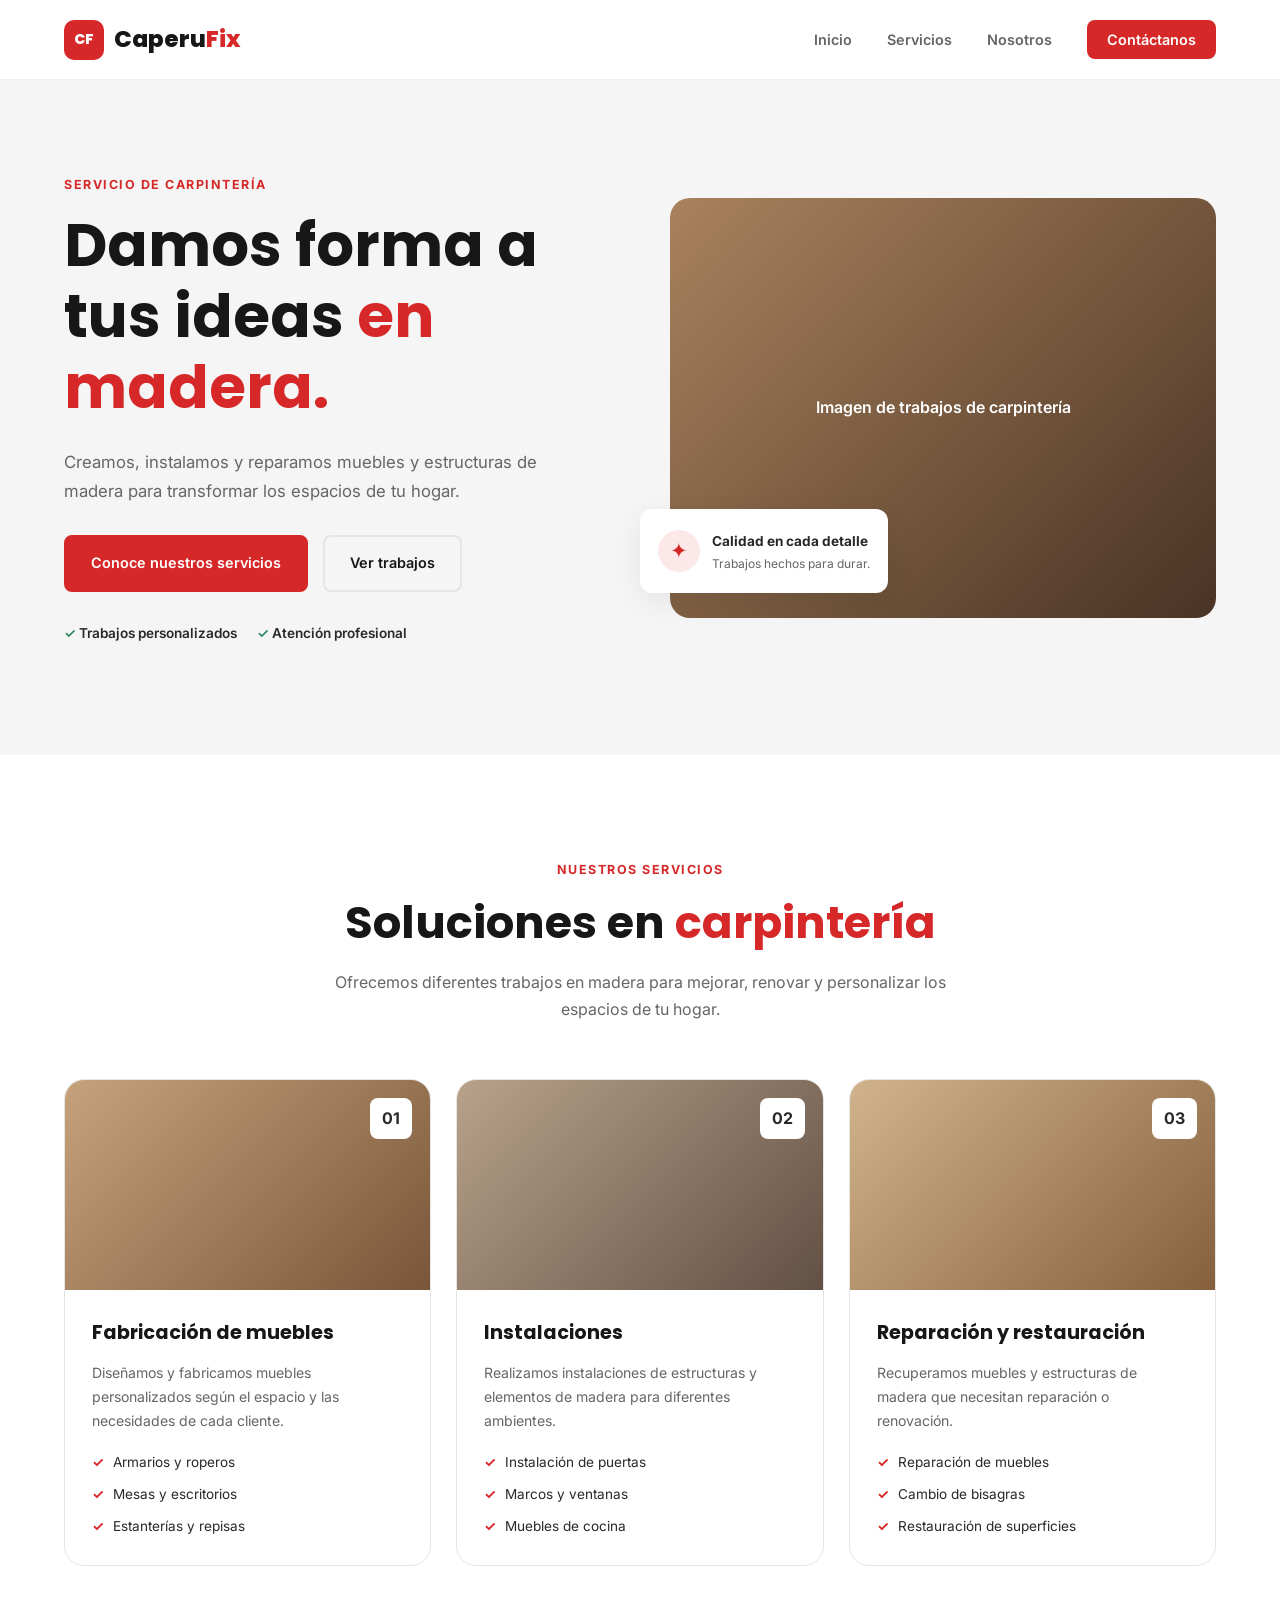
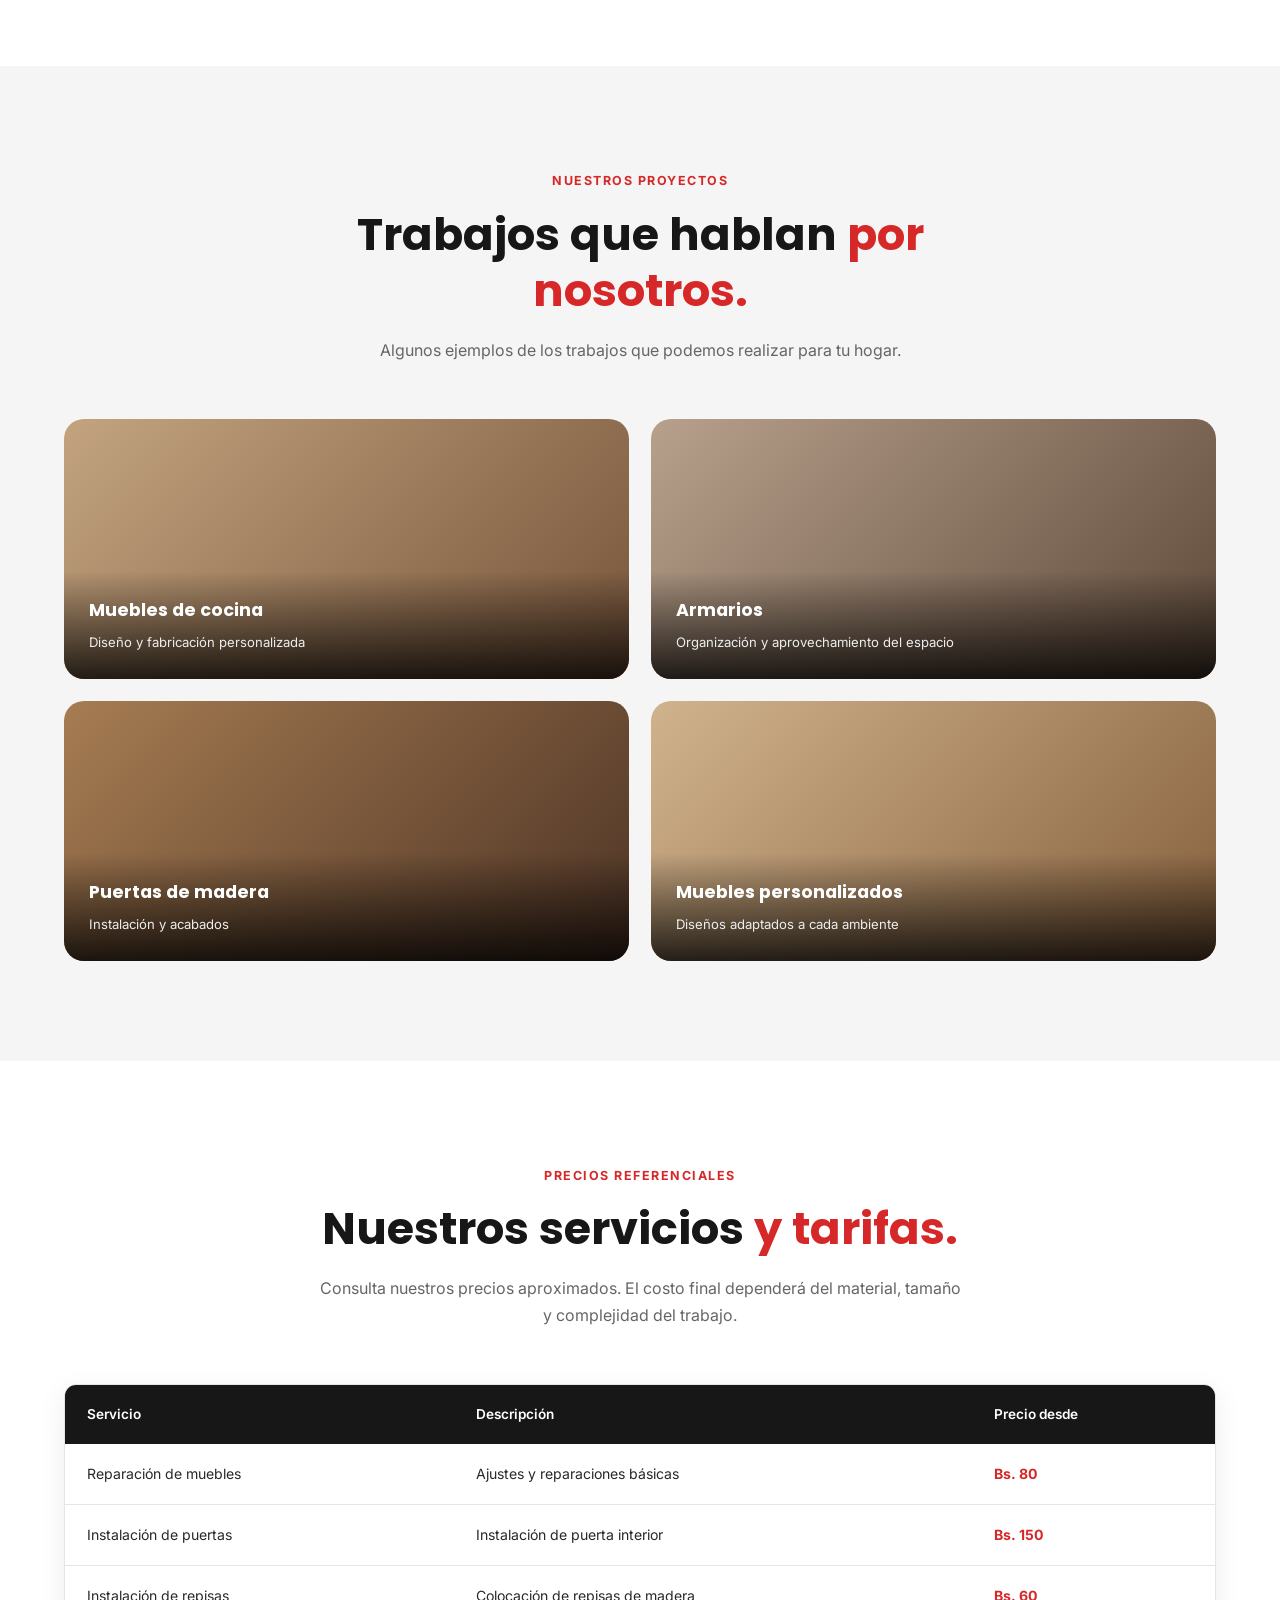
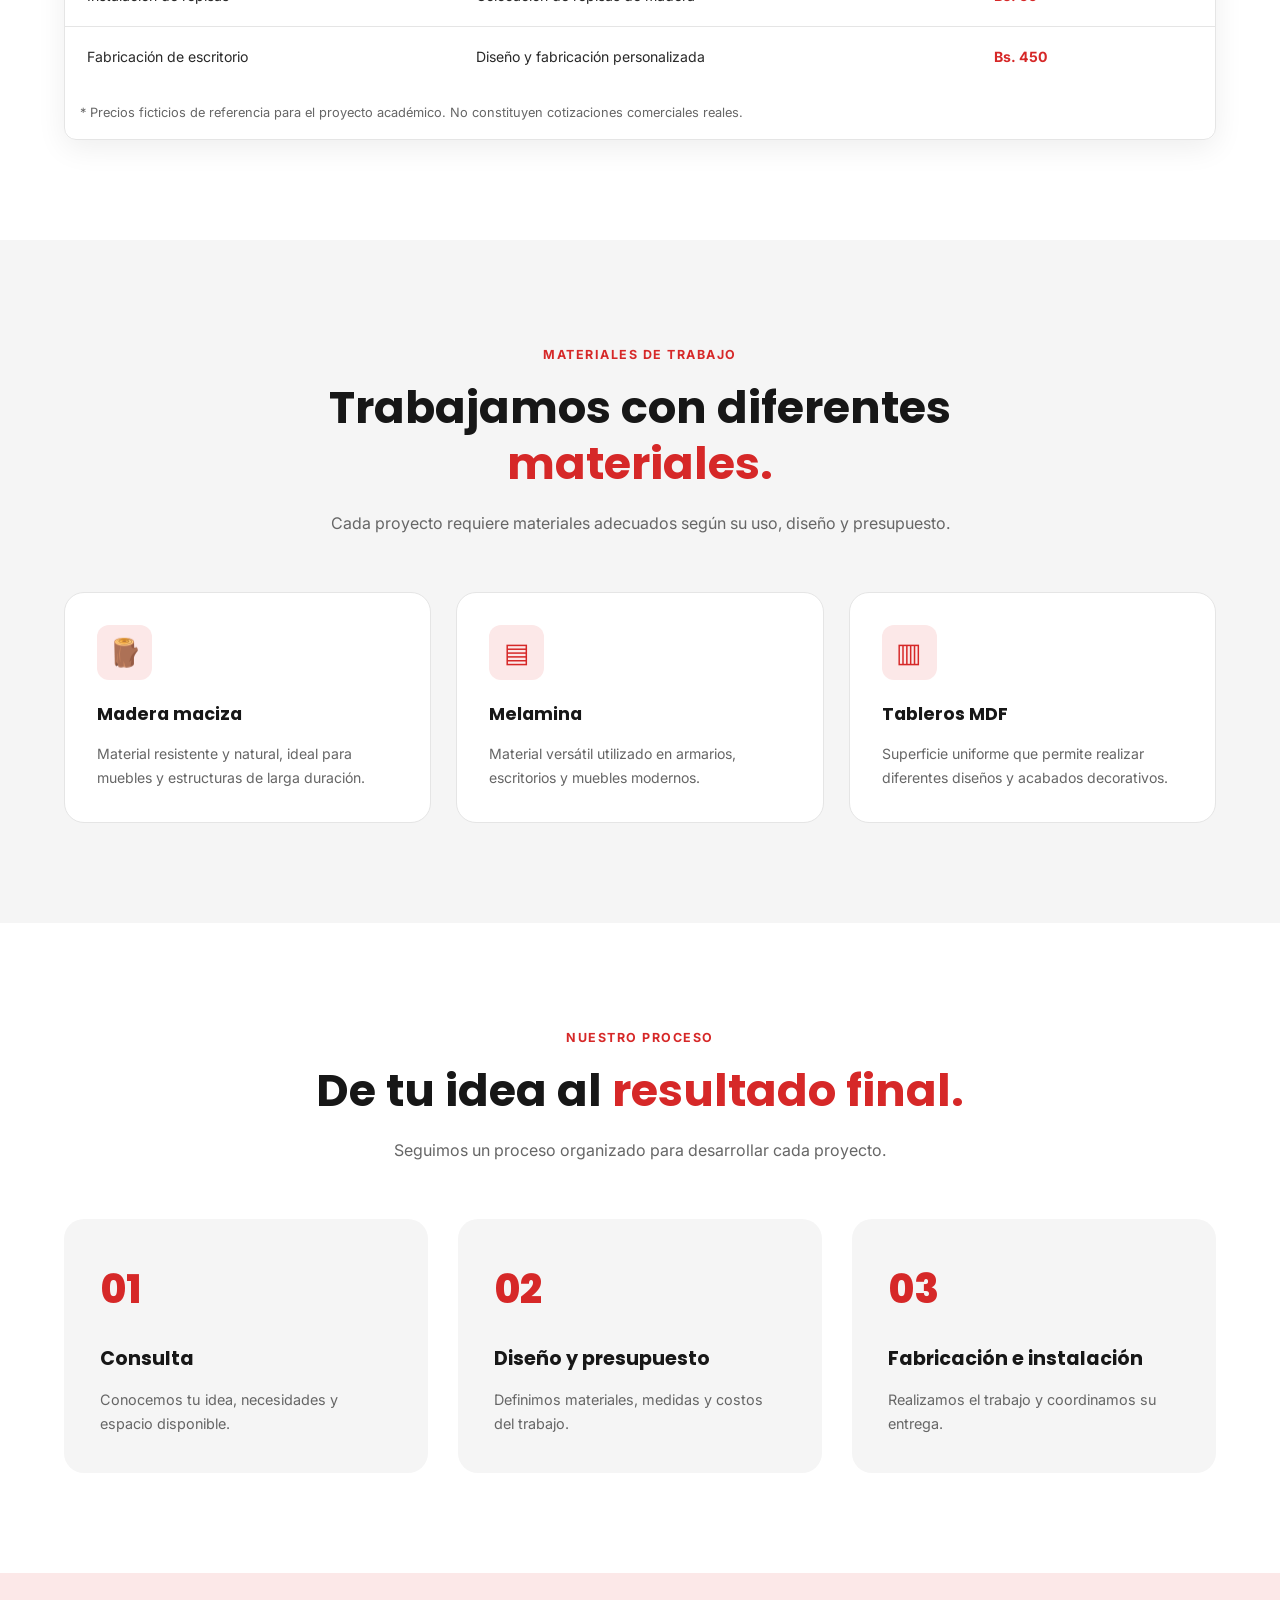
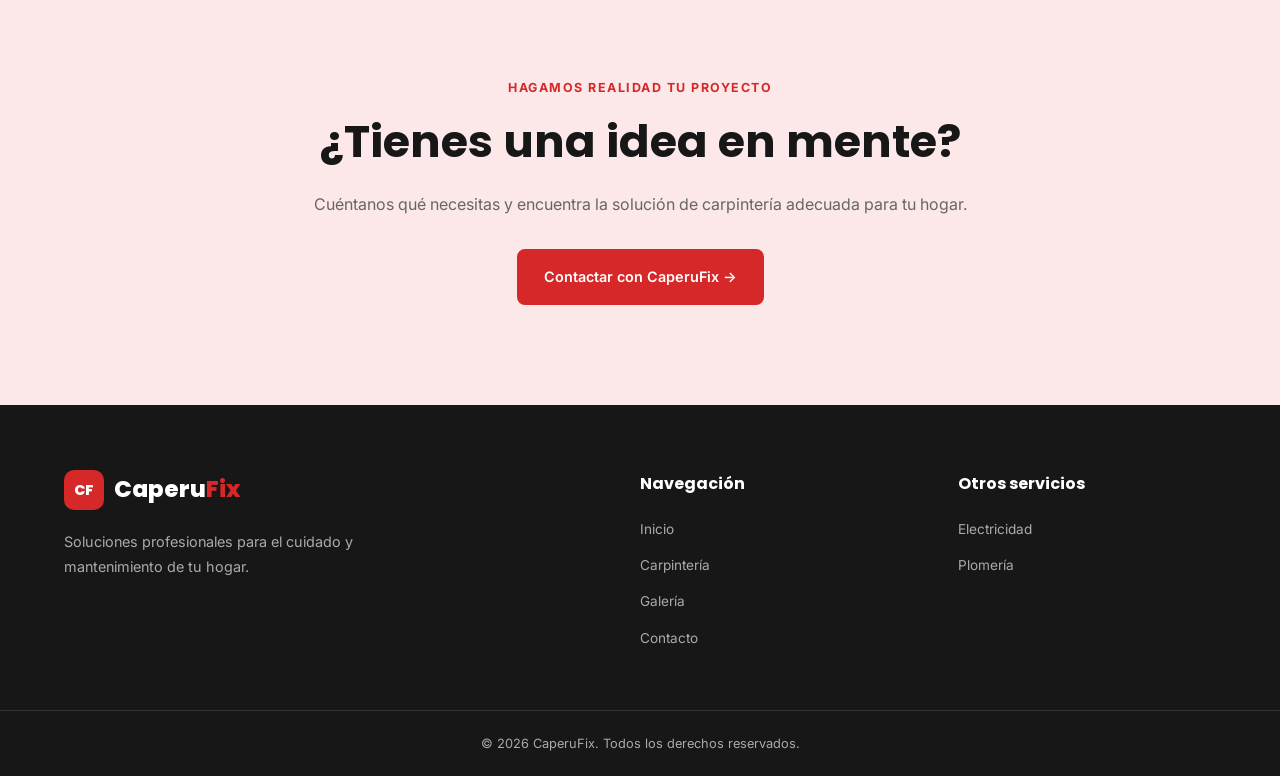
==== carpinteria/carpinteria.html @ 414e0815 "feat: desarrollar pagina de carpinteria" ====
<!DOCTYPE html>
<html lang="es">

<head>
    <meta charset="UTF-8">
    <meta name="viewport" content="width=device-width, initial-scale=1.0">

    <meta name="description" content="Servicios profesionales de carpintería de CaperuFix. Fabricación, instalación y reparación de muebles de madera.">

    <title>Carpintería | CaperuFix</title>

    <!-- Google Fonts -->
    <link rel="preconnect" href="https://fonts.googleapis.com">
    <link rel="preconnect" href="https://fonts.gstatic.com" crossorigin>

    <link href="https://fonts.googleapis.com/css2?family=Inter:wght@400;500;600;700&family=Poppins:wght@400;500;600;700;800&display=swap" rel="stylesheet">

    <!-- CSS compartido -->
    <link rel="stylesheet" href="../style.css">

    <!-- JavaScript compartido -->
    <script src="../script.js" defer></script>
</head>

<body>

    <!-- =================================
         NAVEGACION
    ================================== -->

    <header class="header">

        <nav class="navbar container">

            <a href="../index.html" class="logo">
                <span class="logo-icon">CF</span>
                <span>Caperu<span class="logo-highlight">Fix</span></span>
            </a>

            <button class="menu-toggle" id="menu-toggle"
                aria-label="Abrir menú" aria-expanded="false"
                aria-controls="nav-menu">

                <span></span>
                <span></span>
                <span></span>

            </button>

            <ul class="nav-menu" id="nav-menu">

                <li>
                    <a href="../index.html" class="nav-link">
                        Inicio
                    </a>
                </li>

                <li>
                    <a href="#servicios" class="nav-link active">
                        Servicios
                    </a>
                </li>

                <li>
                    <a href="#nosotros" class="nav-link">
                        Nosotros
                    </a>
                </li>

                <li>
                    <a href="#contacto" class="nav-link nav-contact">
                        Contáctanos
                    </a>
                </li>

            </ul>

        </nav>

    </header>


    <main>

        <!-- =================================
             HERO - CARPINTERIA
        ================================== -->

        <section class="carpentry-hero" id="inicio">

            <div class="container carpentry-hero-container">

                <div class="carpentry-hero-content">

                    <span class="section-tag">
                        SERVICIO DE CARPINTERÍA
                    </span>

                    <h1>
                        Damos forma a tus ideas
                        <span>en madera.</span>
                    </h1>

                    <p>
                        Creamos, instalamos y reparamos muebles
                        y estructuras de madera para transformar
                        los espacios de tu hogar.
                    </p>

                    <div class="hero-buttons">

                        <a href="#servicios" class="btn btn-primary">
                            Conoce nuestros servicios
                        </a>

                        <a href="#galeria" class="btn btn-secondary">
                            Ver trabajos
                        </a>

                    </div>

                    <div class="hero-benefits">

                        <span>✓ Trabajos personalizados</span>
                        <span>✓ Atención profesional</span>

                    </div>

                </div>


                <div class="carpentry-hero-visual">

                    <div class="carpentry-main-image">
                        <span>Imagen de trabajos de carpintería</span>
                    </div>

                    <div class="carpentry-floating-card">

                        <span class="floating-icon">✦</span>

                        <div>
                            <strong>Calidad en cada detalle</strong>
                            <p>Trabajos hechos para durar.</p>
                        </div>

                    </div>

                </div>

            </div>

        </section>


        <!-- =================================
             SERVICIOS DE CARPINTERIA
        ================================== -->

        <section class="carpentry-services section-padding"
            id="servicios">

            <div class="container">

                <div class="section-heading">

                    <span class="section-tag">
                        NUESTROS SERVICIOS
                    </span>

                    <h2>
                        Soluciones en
                        <span>carpintería</span>
                    </h2>

                    <p>
                        Ofrecemos diferentes trabajos en madera
                        para mejorar, renovar y personalizar
                        los espacios de tu hogar.
                    </p>

                </div>


                <div class="carpentry-services-grid">

                    <!-- SERVICIO 1 -->

                    <article class="carpentry-service-card">

                        <div class="carpentry-service-image furniture-image">
                            <span>01</span>
                        </div>

                        <div class="carpentry-service-content">

                            <h3>Fabricación de muebles</h3>

                            <p>
                                Diseñamos y fabricamos muebles
                                personalizados según el espacio
                                y las necesidades de cada cliente.
                            </p>

                            <ul>
                                <li>Armarios y roperos</li>
                                <li>Mesas y escritorios</li>
                                <li>Estanterías y repisas</li>
                            </ul>

                        </div>

                    </article>


                    <!-- SERVICIO 2 -->

                    <article class="carpentry-service-card">

                        <div class="carpentry-service-image installation-image">
                            <span>02</span>
                        </div>

                        <div class="carpentry-service-content">

                            <h3>Instalaciones</h3>

                            <p>
                                Realizamos instalaciones de
                                estructuras y elementos de madera
                                para diferentes ambientes.
                            </p>

                            <ul>
                                <li>Instalación de puertas</li>
                                <li>Marcos y ventanas</li>
                                <li>Muebles de cocina</li>
                            </ul>

                        </div>

                    </article>


                    <!-- SERVICIO 3 -->

                    <article class="carpentry-service-card">

                        <div class="carpentry-service-image repair-image">
                            <span>03</span>
                        </div>

                        <div class="carpentry-service-content">

                            <h3>Reparación y restauración</h3>

                            <p>
                                Recuperamos muebles y estructuras
                                de madera que necesitan reparación
                                o renovación.
                            </p>

                            <ul>
                                <li>Reparación de muebles</li>
                                <li>Cambio de bisagras</li>
                                <li>Restauración de superficies</li>
                            </ul>

                        </div>

                    </article>

                </div>

            </div>

        </section>


        <!-- =================================
             GALERIA DE TRABAJOS
        ================================== -->

        <section class="carpentry-gallery section-padding"
            id="galeria">

            <div class="container">

                <div class="section-heading">

                    <span class="section-tag">
                        NUESTROS PROYECTOS
                    </span>

                    <h2>
                        Trabajos que hablan
                        <span>por nosotros.</span>
                    </h2>

                    <p>
                        Algunos ejemplos de los trabajos
                        que podemos realizar para tu hogar.
                    </p>

                </div>


                <div class="carpentry-gallery-grid">

                    <div class="gallery-item gallery-kitchen">
                        <div class="gallery-label">
                            <h3>Muebles de cocina</h3>
                            <p>Diseño y fabricación personalizada</p>
                        </div>
                    </div>

                    <div class="gallery-item gallery-wardrobe">
                        <div class="gallery-label">
                            <h3>Armarios</h3>
                            <p>Organización y aprovechamiento del espacio</p>
                        </div>
                    </div>

                    <div class="gallery-item gallery-doors">
                        <div class="gallery-label">
                            <h3>Puertas de madera</h3>
                            <p>Instalación y acabados</p>
                        </div>
                    </div>

                    <div class="gallery-item gallery-furniture">
                        <div class="gallery-label">
                            <h3>Muebles personalizados</h3>
                            <p>Diseños adaptados a cada ambiente</p>
                        </div>
                    </div>

                </div>

            </div>

        </section>


        <!-- =================================
             TABLA DE PRECIOS
        ================================== -->

        <section class="carpentry-prices section-padding"
            id="precios">

            <div class="container">

                <div class="section-heading">

                    <span class="section-tag">
                        PRECIOS REFERENCIALES
                    </span>

                    <h2>
                        Nuestros servicios
                        <span>y tarifas.</span>
                    </h2>

                    <p>
                        Consulta nuestros precios aproximados.
                        El costo final dependerá del material,
                        tamaño y complejidad del trabajo.
                    </p>

                </div>


                <div class="carpentry-table-container">

                    <table class="carpentry-table">

                        <thead>
                            <tr>
                                <th>Servicio</th>
                                <th>Descripción</th>
                                <th>Precio desde</th>
                            </tr>
                        </thead>

                        <tbody>

                            <tr>
                                <td>Reparación de muebles</td>
                                <td>Ajustes y reparaciones básicas</td>
                                <td>Bs. 80</td>
                            </tr>

                            <tr>
                                <td>Instalación de puertas</td>
                                <td>Instalación de puerta interior</td>
                                <td>Bs. 150</td>
                            </tr>

                            <tr>
                                <td>Instalación de repisas</td>
                                <td>Colocación de repisas de madera</td>
                                <td>Bs. 60</td>
                            </tr>

                            <tr>
                                <td>Fabricación de escritorio</td>
                                <td>Diseño y fabricación personalizada</td>
                                <td>Bs. 450</td>
                            </tr>

                        </tbody>

                    </table>

                    <p class="table-note">
                        * Precios ficticios de referencia para
                        el proyecto académico. No constituyen
                        cotizaciones comerciales reales.
                    </p>

                </div>

            </div>

        </section>


        <!-- =================================
             MATERIALES
        ================================== -->

        <section class="carpentry-materials section-padding"
            id="nosotros">

            <div class="container">

                <div class="section-heading">

                    <span class="section-tag">
                        MATERIALES DE TRABAJO
                    </span>

                    <h2>
                        Trabajamos con diferentes
                        <span>materiales.</span>
                    </h2>

                    <p>
                        Cada proyecto requiere materiales
                        adecuados según su uso, diseño y
                        presupuesto.
                    </p>

                </div>


                <div class="materials-grid">

                    <article class="material-card">

                        <div class="material-icon">🪵</div>

                        <h3>Madera maciza</h3>

                        <p>
                            Material resistente y natural,
                            ideal para muebles y estructuras
                            de larga duración.
                        </p>

                    </article>


                    <article class="material-card">

                        <div class="material-icon">▤</div>

                        <h3>Melamina</h3>

                        <p>
                            Material versátil utilizado en
                            armarios, escritorios y muebles
                            modernos.
                        </p>

                    </article>


                    <article class="material-card">

                        <div class="material-icon">▥</div>

                        <h3>Tableros MDF</h3>

                        <p>
                            Superficie uniforme que permite
                            realizar diferentes diseños y
                            acabados decorativos.
                        </p>

                    </article>

                </div>

            </div>

        </section>


        <!-- =================================
             PROCESO DE TRABAJO
        ================================== -->

        <section class="carpentry-process section-padding">

            <div class="container">

                <div class="section-heading">

                    <span class="section-tag">
                        NUESTRO PROCESO
                    </span>

                    <h2>
                        De tu idea al
                        <span>resultado final.</span>
                    </h2>

                    <p>
                        Seguimos un proceso organizado
                        para desarrollar cada proyecto.
                    </p>

                </div>


                <div class="process-grid">

                    <article class="process-card">

                        <span class="process-number">01</span>

                        <h3>Consulta</h3>

                        <p>
                            Conocemos tu idea, necesidades
                            y espacio disponible.
                        </p>

                    </article>


                    <article class="process-card">

                        <span class="process-number">02</span>

                        <h3>Diseño y presupuesto</h3>

                        <p>
                            Definimos materiales, medidas
                            y costos del trabajo.
                        </p>

                    </article>


                    <article class="process-card">

                        <span class="process-number">03</span>

                        <h3>Fabricación e instalación</h3>

                        <p>
                            Realizamos el trabajo y
                            coordinamos su entrega.
                        </p>

                    </article>

                </div>

            </div>

        </section>


        <!-- =================================
             CONTACTO
        ================================== -->

        <section class="carpentry-contact section-padding"
            id="contacto">

            <div class="container">

                <div class="carpentry-contact-content">

                    <span class="section-tag">
                        HAGAMOS REALIDAD TU PROYECTO
                    </span>

                    <h2>
                        ¿Tienes una idea
                        en mente?
                    </h2>

                    <p>
                        Cuéntanos qué necesitas y encuentra
                        la solución de carpintería adecuada
                        para tu hogar.
                    </p>

                    <a href="../index.html#contacto"
                        class="btn btn-primary">
                        Contactar con CaperuFix →
                    </a>

                </div>

            </div>

        </section>

    </main>


    <!-- =================================
         FOOTER
    ================================== -->

    <footer class="footer">

        <div class="container footer-container">

            <div class="footer-brand">

                <a href="../index.html" class="logo footer-logo">

                    <span class="logo-icon">CF</span>

                    <span>Caperu<span class="logo-highlight">Fix</span></span>

                </a>

                <p>
                    Soluciones profesionales para el cuidado
                    y mantenimiento de tu hogar.
                </p>

            </div>


            <div class="footer-links">

                <h3>Navegación</h3>

                <a href="../index.html">Inicio</a>
                <a href="#servicios">Carpintería</a>
                <a href="#galeria">Galería</a>
                <a href="#contacto">Contacto</a>

            </div>


            <div class="footer-links">

                <h3>Otros servicios</h3>

                <a href="../index.html#servicios">Electricidad</a>
                <a href="../index.html#servicios">Plomería</a>

            </div>

        </div>


        <div class="footer-bottom">

            <div class="container">

                <p>
                    © <span id="current-year"></span>
                    CaperuFix. Todos los derechos reservados.
                </p>

            </div>

        </div>

    </footer>

</body>

</html>
---- style.css ----
/* =========================================
   1. VARIABLES Y CONFIGURACION GENERAL
========================================= */

:root {
    /* Colores principales */
    --color-primary: #D62828;
    --color-primary-hover: #B91F1F;
    --color-primary-light: #FCE8E8;

    --color-dark: #171717;
    --color-dark-secondary: #292929;

    /* Fondos */
    --color-background: #F5F5F5;
    --color-white: #FFFFFF;
    --color-gray: #E5E5E5;

    /* Textos */
    --color-text: #292929;
    --color-text-light: #666666;

    /* Estados */
    --color-success: #27865B;

    /* Tipografias */
    --font-heading: 'Poppins', sans-serif;
    --font-body: 'Inter', sans-serif;

    /* Bordes y sombras */
    --border-radius: 12px;
    --border-radius-large: 20px;

    --shadow-card: 0 8px 30px rgba(0, 0, 0, 0.07);
    --shadow-hover: 0 15px 35px rgba(0, 0, 0, 0.12);

    /* Transiciones */
    --transition: all 0.3s ease;
}


/* =========================================
   2. REINICIO Y ESTILOS GENERALES
========================================= */

* {
    margin: 0;
    padding: 0;
    box-sizing: border-box;
}

html {
    scroll-behavior: smooth;
    scroll-padding-top: 85px;
}

body {
    font-family: var(--font-body);
    color: var(--color-text);
    background-color: var(--color-white);
    line-height: 1.7;
    overflow-x: hidden;
}

a {
    text-decoration: none;
    color: inherit;
}

ul {
    list-style: none;
}

button {
    font-family: inherit;
}

img {
    max-width: 100%;
    display: block;
}

.container {
    width: 90%;
    max-width: 1200px;
    margin: 0 auto;
}

.section-padding {
    padding: 100px 0;
}


/* =========================================
   3. ELEMENTOS GENERALES
========================================= */

.section-tag {
    display: inline-block;
    color: var(--color-primary);
    font-size: 0.78rem;
    font-weight: 700;
    letter-spacing: 1.5px;
    margin-bottom: 15px;
}

.section-heading {
    max-width: 650px;
    text-align: center;
    margin: 0 auto 55px;
}

.section-heading h2 {
    font-family: var(--font-heading);
    font-size: clamp(2rem, 4vw, 2.8rem);
    color: var(--color-dark);
    line-height: 1.25;
    margin-bottom: 18px;
}

.section-heading h2 span {
    color: var(--color-primary);
}

.section-heading p {
    color: var(--color-text-light);
    font-size: 1rem;
}


/* =========================================
   4. BOTONES
========================================= */

.btn {
    display: inline-flex;
    justify-content: center;
    align-items: center;
    gap: 8px;
    padding: 14px 25px;
    border-radius: 8px;
    font-size: 0.9rem;
    font-weight: 600;
    transition: var(--transition);
    cursor: pointer;
}

.btn-primary {
    background-color: var(--color-primary);
    color: var(--color-white);
    border: 2px solid var(--color-primary);
}

.btn-primary:hover {
    background-color: var(--color-primary-hover);
    border-color: var(--color-primary-hover);
    transform: translateY(-3px);
}

.btn-secondary {
    background-color: transparent;
    color: var(--color-dark);
    border: 2px solid var(--color-gray);
}

.btn-secondary:hover {
    border-color: var(--color-dark);
    background-color: var(--color-dark);
    color: var(--color-white);
}

.btn-light {
    background-color: var(--color-white);
    color: var(--color-primary);
    border: 2px solid var(--color-white);
}

.btn-light:hover {
    background-color: transparent;
    color: var(--color-white);
}


/* =========================================
   5. BARRA DE NAVEGACION
========================================= */

.header {
    width: 100%;
    height: 80px;
    background-color: var(--color-white);
    border-bottom: 1px solid rgba(0, 0, 0, 0.06);
    position: sticky;
    top: 0;
    z-index: 1000;
}

.navbar {
    height: 100%;
    display: flex;
    align-items: center;
    justify-content: space-between;
}

.logo {
    display: flex;
    align-items: center;
    gap: 10px;
    font-family: var(--font-heading);
    font-size: 1.45rem;
    font-weight: 800;
    color: var(--color-dark);
}

.logo-icon {
    width: 40px;
    height: 40px;
    background-color: var(--color-primary);
    color: var(--color-white);
    border-radius: 10px;
    display: flex;
    justify-content: center;
    align-items: center;
    font-size: 0.9rem;
    font-weight: 800;
}

.logo-highlight {
    color: var(--color-primary);
}

.nav-menu {
    display: flex;
    align-items: center;
    gap: 35px;
}

.nav-link {
    font-size: 0.9rem;
    font-weight: 600;
    color: var(--color-text-light);
    transition: var(--transition);
}

.nav-link:hover,
.nav-link.active {
    color: var(--color-primary);
}

.nav-contact {
    background-color: var(--color-primary);
    color: var(--color-white);
    padding: 11px 20px;
    border-radius: 8px;
}

.nav-contact:hover {
    background-color: var(--color-primary-hover);
    color: var(--color-white);
}

/* Boton del menu movil */

.menu-toggle {
    display: none;
    background: none;
    border: none;
    cursor: pointer;
    padding: 5px;
}

.menu-toggle span {
    display: block;
    width: 27px;
    height: 3px;
    margin: 5px 0;
    background-color: var(--color-dark);
    border-radius: 3px;
    transition: var(--transition);
}


/* =========================================
   6. SECCION PRINCIPAL - HERO
========================================= */

.hero {
    background-color: var(--color-background);
    padding: 100px 0 110px;
    overflow: hidden;
}

.hero-container {
    display: grid;
    grid-template-columns: 1fr 1fr;
    align-items: center;
    gap: 60px;
}

.hero-content h1 {
    font-family: var(--font-heading);
    font-size: clamp(2.5rem, 5vw, 3.8rem);
    font-weight: 800;
    line-height: 1.2;
    color: var(--color-dark);
    margin-bottom: 25px;
}

.hero-content h1 span {
    color: var(--color-primary);
}

.hero-content > p {
    max-width: 540px;
    font-size: 1.05rem;
    color: var(--color-text-light);
    margin-bottom: 30px;
}

.hero-buttons {
    display: flex;
    flex-wrap: wrap;
    gap: 15px;
    margin-bottom: 30px;
}

.hero-benefits {
    display: flex;
    flex-wrap: wrap;
    gap: 20px;
    color: var(--color-dark-secondary);
    font-size: 0.85rem;
    font-weight: 600;
}

.hero-benefits span::first-letter {
    color: var(--color-success);
}

.hero-image {
    position: relative;
    min-height: 420px;
    display: flex;
    align-items: center;
    justify-content: center;
}

.image-placeholder {
    width: 100%;
    min-height: 420px;
    background: linear-gradient(
        135deg,
        #E5E5E5,
        #D5D5D5
    );
    border-radius: var(--border-radius-large);
    display: flex;
    justify-content: center;
    align-items: center;
    color: var(--color-text-light);
    font-weight: 600;
    text-align: center;
    padding: 20px;
    overflow: hidden;
}

.hero-card {
    position: absolute;
    bottom: 25px;
    left: -30px;
    display: flex;
    align-items: center;
    gap: 13px;
    background-color: var(--color-white);
    padding: 18px 22px;
    border-radius: var(--border-radius);
    box-shadow: var(--shadow-card);
    max-width: 300px;
}

.hero-card-icon {
    width: 40px;
    height: 40px;
    background-color: var(--color-primary-light);
    color: var(--color-primary);
    display: flex;
    justify-content: center;
    align-items: center;
    border-radius: 50%;
    font-weight: 800;
}

.hero-card strong {
    font-size: 0.85rem;
    color: var(--color-dark);
}

.hero-card p {
    font-size: 0.75rem;
    color: var(--color-text-light);
}


/* =========================================
   7. TARJETAS DE SERVICIOS
========================================= */

.services {
    background-color: var(--color-white);
}

.services-grid {
    display: grid;
    grid-template-columns: repeat(3, 1fr);
    gap: 30px;
}

.service-card {
    background-color: var(--color-white);
    border: 1px solid var(--color-gray);
    border-radius: var(--border-radius-large);
    overflow: hidden;
    transition: var(--transition);
}

.service-card:hover {
    transform: translateY(-10px);
    box-shadow: var(--shadow-hover);
    border-color: transparent;
}

.service-image {
    height: 220px;
    position: relative;
    display: flex;
    align-items: flex-start;
    justify-content: flex-end;
    padding: 20px;
}

.service-image-wood {
    background: linear-gradient(135deg, #C69B6D, #8C6342);
}

.service-image-electric {
    background: linear-gradient(135deg, #D8B44C, #A77B16);
}

.service-image-plumbing {
    background: linear-gradient(135deg, #75A8D5, #376A9B);
}

.service-number {
    background-color: var(--color-white);
    color: var(--color-dark);
    font-family: var(--font-heading);
    font-weight: 700;
    padding: 8px 13px;
    border-radius: 8px;
    font-size: 0.85rem;
}

.service-content {
    padding: 28px;
}

.service-category {
    color: var(--color-primary);
    font-size: 0.7rem;
    font-weight: 700;
    letter-spacing: 1px;
}

.service-content h3 {
    font-family: var(--font-heading);
    font-size: 1.4rem;
    color: var(--color-dark);
    margin: 10px 0;
}

.service-content p {
    font-size: 0.9rem;
    color: var(--color-text-light);
    margin-bottom: 22px;
    min-height: 80px;
}

.service-link {
    display: inline-block;
    color: var(--color-primary);
    font-size: 0.9rem;
    font-weight: 700;
    transition: var(--transition);
}

.service-link:hover {
    color: var(--color-primary-hover);
    transform: translateX(5px);
}


/* =========================================
   8. SECCION NOSOTROS
========================================= */

.about {
    background-color: var(--color-background);
}

.about-container {
    display: grid;
    grid-template-columns: 1fr 1fr;
    align-items: center;
    gap: 70px;
}

.about-image .image-placeholder {
    min-height: 430px;
}

.about-content h2 {
    font-family: var(--font-heading);
    font-size: clamp(2rem, 4vw, 2.7rem);
    line-height: 1.3;
    color: var(--color-dark);
    margin-bottom: 25px;
}

.about-content > p {
    color: var(--color-text-light);
    margin-bottom: 25px;
}

.about-points {
    display: flex;
    flex-direction: column;
    gap: 15px;
}

.about-point {
    display: flex;
    align-items: center;
    gap: 12px;
}

.about-point span {
    width: 27px;
    height: 27px;
    display: flex;
    align-items: center;
    justify-content: center;
    background-color: var(--color-primary-light);
    color: var(--color-primary);
    border-radius: 50%;
    font-weight: 700;
    flex-shrink: 0;
}

.about-point p {
    color: var(--color-dark-secondary);
    font-size: 0.9rem;
    font-weight: 600;
}


/* =========================================
   9. SECCION COMO TRABAJAMOS
========================================= */

.process {
    background-color: var(--color-white);
}

.process-grid {
    display: grid;
    grid-template-columns: repeat(3, 1fr);
    gap: 30px;
}

.process-card {
    padding: 35px;
    background-color: var(--color-background);
    border-radius: var(--border-radius-large);
    border: 1px solid transparent;
    transition: var(--transition);
}

.process-card:hover {
    background-color: var(--color-white);
    border-color: var(--color-gray);
    transform: translateY(-7px);
    box-shadow: var(--shadow-card);
}

.process-number {
    display: inline-block;
    font-family: var(--font-heading);
    font-size: 2.5rem;
    font-weight: 800;
    color: var(--color-primary);
    margin-bottom: 20px;
}

.process-card h3 {
    font-family: var(--font-heading);
    font-size: 1.2rem;
    color: var(--color-dark);
    margin-bottom: 12px;
}

.process-card p {
    color: var(--color-text-light);
    font-size: 0.9rem;
}


/* =========================================
   10. SECCION CONTACTO
========================================= */

.contact {
    background-color: var(--color-primary);
    color: var(--color-white);
    text-align: center;
    padding: 85px 0;
}

.contact-content {
    max-width: 700px;
    margin: 0 auto;
}

.contact .section-tag {
    color: var(--color-white);
    opacity: 0.85;
}

.contact h2 {
    font-family: var(--font-heading);
    font-size: clamp(2rem, 4vw, 2.8rem);
    line-height: 1.25;
    margin-bottom: 20px;
}

.contact p {
    color: rgba(255, 255, 255, 0.9);
    margin-bottom: 30px;
}


/* =========================================
   11. PIE DE PAGINA
========================================= */

.footer {
    background-color: var(--color-dark);
    color: var(--color-white);
}

.footer-container {
    display: grid;
    grid-template-columns: 2fr 1fr 1fr;
    gap: 60px;
    padding-top: 65px;
    padding-bottom: 60px;
}

.footer-logo {
    color: var(--color-white);
}

.footer-brand p {
    max-width: 320px;
    color: #AAAAAA;
    font-size: 0.9rem;
    margin-top: 20px;
}

.footer-links {
    display: flex;
    flex-direction: column;
    gap: 13px;
}

.footer-links h3 {
    font-family: var(--font-heading);
    font-size: 1rem;
    margin-bottom: 8px;
}

.footer-links a {
    color: #AAAAAA;
    font-size: 0.85rem;
    transition: var(--transition);
}

.footer-links a:hover {
    color: var(--color-primary);
    transform: translateX(4px);
}

.footer-bottom {
    border-top: 1px solid #333333;
    padding: 22px 0;
    text-align: center;
}

.footer-bottom p {
    color: #AAAAAA;
    font-size: 0.8rem;
}


/* =========================================
   12. RESPONSIVE - TABLETS
========================================= */

@media (max-width: 992px) {

    .hero-container {
        gap: 35px;
    }

    .hero-content h1 {
        font-size: 2.7rem;
    }

    .services-grid {
        gap: 18px;
    }

    .service-content {
        padding: 22px;
    }

    .about-container {
        gap: 35px;
    }

    .footer-container {
        gap: 35px;
    }

}


/* =========================================
   13. RESPONSIVE - CELULARES
========================================= */

@media (max-width: 768px) {

    .section-padding {
        padding: 75px 0;
    }

    /* Menu movil */

    .menu-toggle {
        display: block;
        z-index: 1001;
    }

    .nav-menu {
        position: absolute;
        top: 80px;
        left: 0;
        width: 100%;
        background-color: var(--color-white);
        flex-direction: column;
        align-items: stretch;
        gap: 0;
        padding: 15px 5% 25px;
        box-shadow: var(--shadow-card);

        opacity: 0;
        visibility: hidden;
        transform: translateY(-10px);
        transition: var(--transition);
    }

    .nav-menu.active {
        opacity: 1;
        visibility: visible;
        transform: translateY(0);
    }

    .nav-menu li {
        width: 100%;
    }

    .nav-link {
        display: block;
        padding: 14px 10px;
    }

    .nav-contact {
        margin-top: 8px;
        text-align: center;
    }

    /* Hero */

    .hero {
        padding: 70px 0;
    }

    .hero-container {
        grid-template-columns: 1fr;
        gap: 45px;
    }

    .hero-content {
        text-align: center;
    }

    .hero-content > p {
        margin-left: auto;
        margin-right: auto;
    }

    .hero-buttons,
    .hero-benefits {
        justify-content: center;
    }

    .hero-content h1 {
        font-size: 2.5rem;
    }

    .hero-image {
        min-height: 330px;
        margin: 0 15px;
    }

    .hero-image .image-placeholder {
        min-height: 330px;
    }

    .hero-card {
        left: -15px;
        bottom: -20px;
    }

    /* Servicios */

    .services-grid {
        grid-template-columns: 1fr;
        max-width: 480px;
        margin: 0 auto;
    }

    .service-image {
        height: 240px;
    }

    .service-content p {
        min-height: auto;
    }

    /* Nosotros */

    .about-container {
        grid-template-columns: 1fr;
    }

    .about-image {
        order: 2;
    }

    .about-content {
        order: 1;
    }

    .about-image .image-placeholder {
        min-height: 320px;
    }

    /* Proceso */

    .process-grid {
        grid-template-columns: 1fr;
        max-width: 500px;
        margin: 0 auto;
    }

    /* Footer */

    .footer-container {
        grid-template-columns: 1fr 1fr;
        gap: 40px 25px;
    }

    .footer-brand {
        grid-column: 1 / -1;
    }

}


/* =========================================
   14. RESPONSIVE - CELULARES PEQUEÑOS
========================================= */

@media (max-width: 480px) {

    .container {
        width: 88%;
    }

    .logo {
        font-size: 1.25rem;
    }

    .hero-content h1 {
        font-size: 2.1rem;
    }

    .hero-content > p {
        font-size: 0.95rem;
    }

    .hero-buttons {
        flex-direction: column;
    }

    .hero-buttons .btn {
        width: 100%;
    }

    .hero-benefits {
        flex-direction: column;
        gap: 8px;
        align-items: center;
    }

    .hero-image {
        min-height: 260px;
    }

    .hero-image .image-placeholder {
        min-height: 260px;
    }

    .hero-card {
        left: -10px;
        bottom: -25px;
        padding: 13px;
    }

    .section-heading {
        margin-bottom: 35px;
    }

    .section-heading h2 {
        font-size: 1.9rem;
    }

    .service-image {
        height: 200px;
    }

    .contact h2 {
        font-size: 2rem;
    }

    .footer-container {
        grid-template-columns: 1fr;
    }

    .footer-brand {
        grid-column: auto;
    }

}


/* =========================================
   15. ACCESIBILIDAD Y MOVIMIENTO
========================================= */

a:focus-visible,
button:focus-visible {
    outline: 3px solid var(--color-primary);
    outline-offset: 4px;
}

@media (prefers-reduced-motion: reduce) {

    *,
    *::before,
    *::after {
        scroll-behavior: auto !important;
        transition-duration: 0.01ms !important;
        animation-duration: 0.01ms !important;

    }

}

/* =========================================
   16. ANIMACIONES DE APARICION
========================================= */

.reveal {
    opacity: 0;
    transform: translateY(30px);
    transition: opacity 0.7s ease, transform 0.7s ease;
}

.reveal.visible {
    opacity: 1;
    transform: translateY(0);
}


/* Animacion de las tarjetas */

.service-card,
.process-card {
    will-change: transform;
}


/* Animacion del menu movil */

.menu-toggle.active span:nth-child(1) {
    transform: translateY(8px) rotate(45deg);
}

.menu-toggle.active span:nth-child(2) {
    opacity: 0;
}

.menu-toggle.active span:nth-child(3) {
    transform: translateY(-8px) rotate(-45deg);
}


/* =========================================
   17. PAGINA DE CARPINTERIA
========================================= */

/* HERO */

.carpentry-hero {
    background-color: var(--color-background);
    padding: 90px 0 110px;
    overflow: hidden;
}

.carpentry-hero-container {
    display: grid;
    grid-template-columns: 1fr 1fr;
    align-items: center;
    gap: 60px;
}

.carpentry-hero-content h1 {
    font-family: var(--font-heading);
    font-size: clamp(2.5rem, 5vw, 3.7rem);
    line-height: 1.2;
    color: var(--color-dark);
    margin-bottom: 25px;
}

.carpentry-hero-content h1 span {
    color: var(--color-primary);
}

.carpentry-hero-content > p {
    color: var(--color-text-light);
    font-size: 1.05rem;
    margin-bottom: 30px;
    max-width: 520px;
}

.carpentry-hero-visual {
    position: relative;
    min-height: 420px;
}

.carpentry-main-image {
    min-height: 420px;
    border-radius: var(--border-radius-large);
    background: linear-gradient(135deg, #A9825D, #493324);
    display: flex;
    align-items: center;
    justify-content: center;
    color: white;
    font-weight: 600;
    text-align: center;
    padding: 20px;
}

.carpentry-floating-card {
    position: absolute;
    bottom: 25px;
    left: -30px;
    background-color: var(--color-white);
    box-shadow: var(--shadow-card);
    padding: 18px;
    border-radius: var(--border-radius);
    display: flex;
    align-items: center;
    gap: 12px;
}

.floating-icon {
    background-color: var(--color-primary-light);
    color: var(--color-primary);
    width: 42px;
    height: 42px;
    border-radius: 50%;
    display: flex;
    justify-content: center;
    align-items: center;
    font-size: 1.3rem;
}

.carpentry-floating-card strong {
    font-size: 0.85rem;
}

.carpentry-floating-card p {
    color: var(--color-text-light);
    font-size: 0.75rem;
}


/* SERVICIOS */

.carpentry-services {
    background-color: var(--color-white);
}

.carpentry-services-grid {
    display: grid;
    grid-template-columns: repeat(3, 1fr);
    gap: 25px;
}

.carpentry-service-card {
    border: 1px solid var(--color-gray);
    border-radius: var(--border-radius-large);
    overflow: hidden;
    transition: var(--transition);
}

.carpentry-service-card:hover {
    transform: translateY(-8px);
    box-shadow: var(--shadow-hover);
}

.carpentry-service-image {
    height: 210px;
    display: flex;
    justify-content: flex-end;
    align-items: flex-start;
    padding: 18px;
}

.carpentry-service-image span {
    background-color: white;
    padding: 7px 12px;
    border-radius: 8px;
    font-weight: 700;
}

.furniture-image {
    background: linear-gradient(135deg, #C6A27C, #795638);
}

.installation-image {
    background: linear-gradient(135deg, #B8A28A, #625044);
}

.repair-image {
    background: linear-gradient(135deg, #D0B38D, #86603D);
}

.carpentry-service-content {
    padding: 27px;
}

.carpentry-service-content h3 {
    font-family: var(--font-heading);
    font-size: 1.2rem;
    color: var(--color-dark);
    margin-bottom: 12px;
}

.carpentry-service-content p {
    font-size: 0.88rem;
    color: var(--color-text-light);
    margin-bottom: 18px;
}

.carpentry-service-content ul {
    display: flex;
    flex-direction: column;
    gap: 9px;
}

.carpentry-service-content li {
    font-size: 0.85rem;
    color: var(--color-text);
}

.carpentry-service-content li::before {
    content: "✓";
    color: var(--color-primary);
    font-weight: 700;
    margin-right: 9px;
}


/* GALERIA */

.carpentry-gallery {
    background-color: var(--color-background);
}

.carpentry-gallery-grid {
    display: grid;
    grid-template-columns: repeat(2, 1fr);
    gap: 22px;
}

.gallery-item {
    min-height: 260px;
    position: relative;
    display: flex;
    align-items: flex-end;
    overflow: hidden;
    border-radius: var(--border-radius-large);
    background: linear-gradient(135deg, #A9825D, #493324);
    transition: var(--transition);
}

.gallery-item:hover {
    transform: translateY(-5px);
}

.gallery-kitchen {
    background: linear-gradient(135deg, #C3A47F, #76543A);
}

.gallery-wardrobe {
    background: linear-gradient(135deg, #B7A18C, #5E493A);
}

.gallery-doors {
    background: linear-gradient(135deg, #A67C52, #4E3425);
}

.gallery-furniture {
    background: linear-gradient(135deg, #D0B38D, #86603D);
}

.gallery-label {
    width: 100%;
    padding: 25px;
    color: white;
    background: linear-gradient(
        transparent,
        rgba(0, 0, 0, 0.8)
    );
}

.gallery-label h3 {
    font-family: var(--font-heading);
    font-size: 1.1rem;
    margin-bottom: 5px;
}

.gallery-label p {
    font-size: 0.82rem;
    color: #EEEEEE;
}


/* TABLA DE PRECIOS */

.carpentry-prices {
    background-color: var(--color-white);
}

.carpentry-table-container {
    width: 100%;
    overflow-x: auto;
    border: 1px solid var(--color-gray);
    border-radius: var(--border-radius);
    box-shadow: var(--shadow-card);
}

.carpentry-table {
    width: 100%;
    min-width: 600px;
    border-collapse: collapse;
    text-align: left;
}

.carpentry-table thead {
    background-color: var(--color-dark);
    color: var(--color-white);
}

.carpentry-table th,
.carpentry-table td {
    padding: 18px 22px;
}

.carpentry-table th {
    font-size: 0.85rem;
    font-weight: 600;
}

.carpentry-table td {
    font-size: 0.88rem;
    border-bottom: 1px solid var(--color-gray);
}

.carpentry-table tbody tr {
    transition: var(--transition);
}

.carpentry-table tbody tr:hover {
    background-color: var(--color-primary-light);
}

.carpentry-table tbody tr:last-child td {
    border-bottom: none;
}

.carpentry-table td:last-child {
    color: var(--color-primary);
    font-weight: 700;
    white-space: nowrap;
}

.table-note {
    padding: 15px;
    color: var(--color-text-light);
    font-size: 0.8rem;
}


/* MATERIALES */

.carpentry-materials {
    background-color: var(--color-background);
}

.materials-grid {
    display: grid;
    grid-template-columns: repeat(3, 1fr);
    gap: 25px;
}

.material-card {
    background-color: var(--color-white);
    padding: 32px;
    border-radius: var(--border-radius-large);
    border: 1px solid var(--color-gray);
    transition: var(--transition);
}

.material-card:hover {
    transform: translateY(-7px);
    box-shadow: var(--shadow-card);
}

.material-icon {
    width: 55px;
    height: 55px;
    display: flex;
    align-items: center;
    justify-content: center;
    border-radius: 12px;
    background-color: var(--color-primary-light);
    color: var(--color-primary);
    font-size: 1.7rem;
    margin-bottom: 20px;
}

.material-card h3 {
    font-family: var(--font-heading);
    color: var(--color-dark);
    font-size: 1.1rem;
    margin-bottom: 12px;
}

.material-card p {
    color: var(--color-text-light);
    font-size: 0.88rem;
}


/* PROCESO */

.carpentry-process {
    background-color: var(--color-white);
}


/* CONTACTO */

.carpentry-contact {
    background-color: var(--color-primary-light);
    text-align: center;
}

.carpentry-contact-content {
    max-width: 700px;
    margin: 0 auto;
}

.carpentry-contact-content h2 {
    font-family: var(--font-heading);
    font-size: clamp(2rem, 4vw, 2.8rem);
    line-height: 1.3;
    color: var(--color-dark);
    margin-bottom: 20px;
}

.carpentry-contact-content p {
    color: var(--color-text-light);
    margin-bottom: 30px;
}


/* RESPONSIVE CARPINTERIA */

@media (max-width: 992px) {

    .carpentry-hero-container {
        gap: 35px;
    }

    .carpentry-services-grid {
        gap: 18px;
    }

    .carpentry-service-content {
        padding: 20px;
    }

}

@media (max-width: 768px) {

    .carpentry-hero {
        padding: 70px 0;
    }

    .carpentry-hero-container {
        grid-template-columns: 1fr;
        gap: 45px;
    }

    .carpentry-hero-content {
        text-align: center;
    }

    .carpentry-hero-content > p {
        margin-left: auto;
        margin-right: auto;
    }

    .carpentry-hero-content .hero-buttons,
    .carpentry-hero-content .hero-benefits {
        justify-content: center;
    }

    .carpentry-hero-visual {
        margin: 0 15px;
        min-height: 330px;
    }

    .carpentry-main-image {
        min-height: 330px;
    }

    .carpentry-floating-card {
        left: -15px;
        bottom: -20px;
    }

    .carpentry-services-grid {
        grid-template-columns: 1fr;
        max-width: 480px;
        margin: 0 auto;
    }

    .carpentry-gallery-grid {
        grid-template-columns: 1fr;
    }

    .materials-grid {
        grid-template-columns: 1fr;
        max-width: 500px;
        margin: 0 auto;
    }

}

@media (max-width: 480px) {

    .carpentry-hero-content h1 {
        font-size: 2.1rem;
    }

    .carpentry-hero-content .hero-buttons {
        flex-direction: column;
    }

    .carpentry-hero-content .hero-buttons .btn {
        width: 100%;
    }

    .carpentry-hero-visual {
        min-height: 260px;
    }

    .carpentry-main-image {
        min-height: 260px;
    }

    .carpentry-service-image {
        height: 190px;
    }

    .gallery-item {
        min-height: 220px;
    }

}
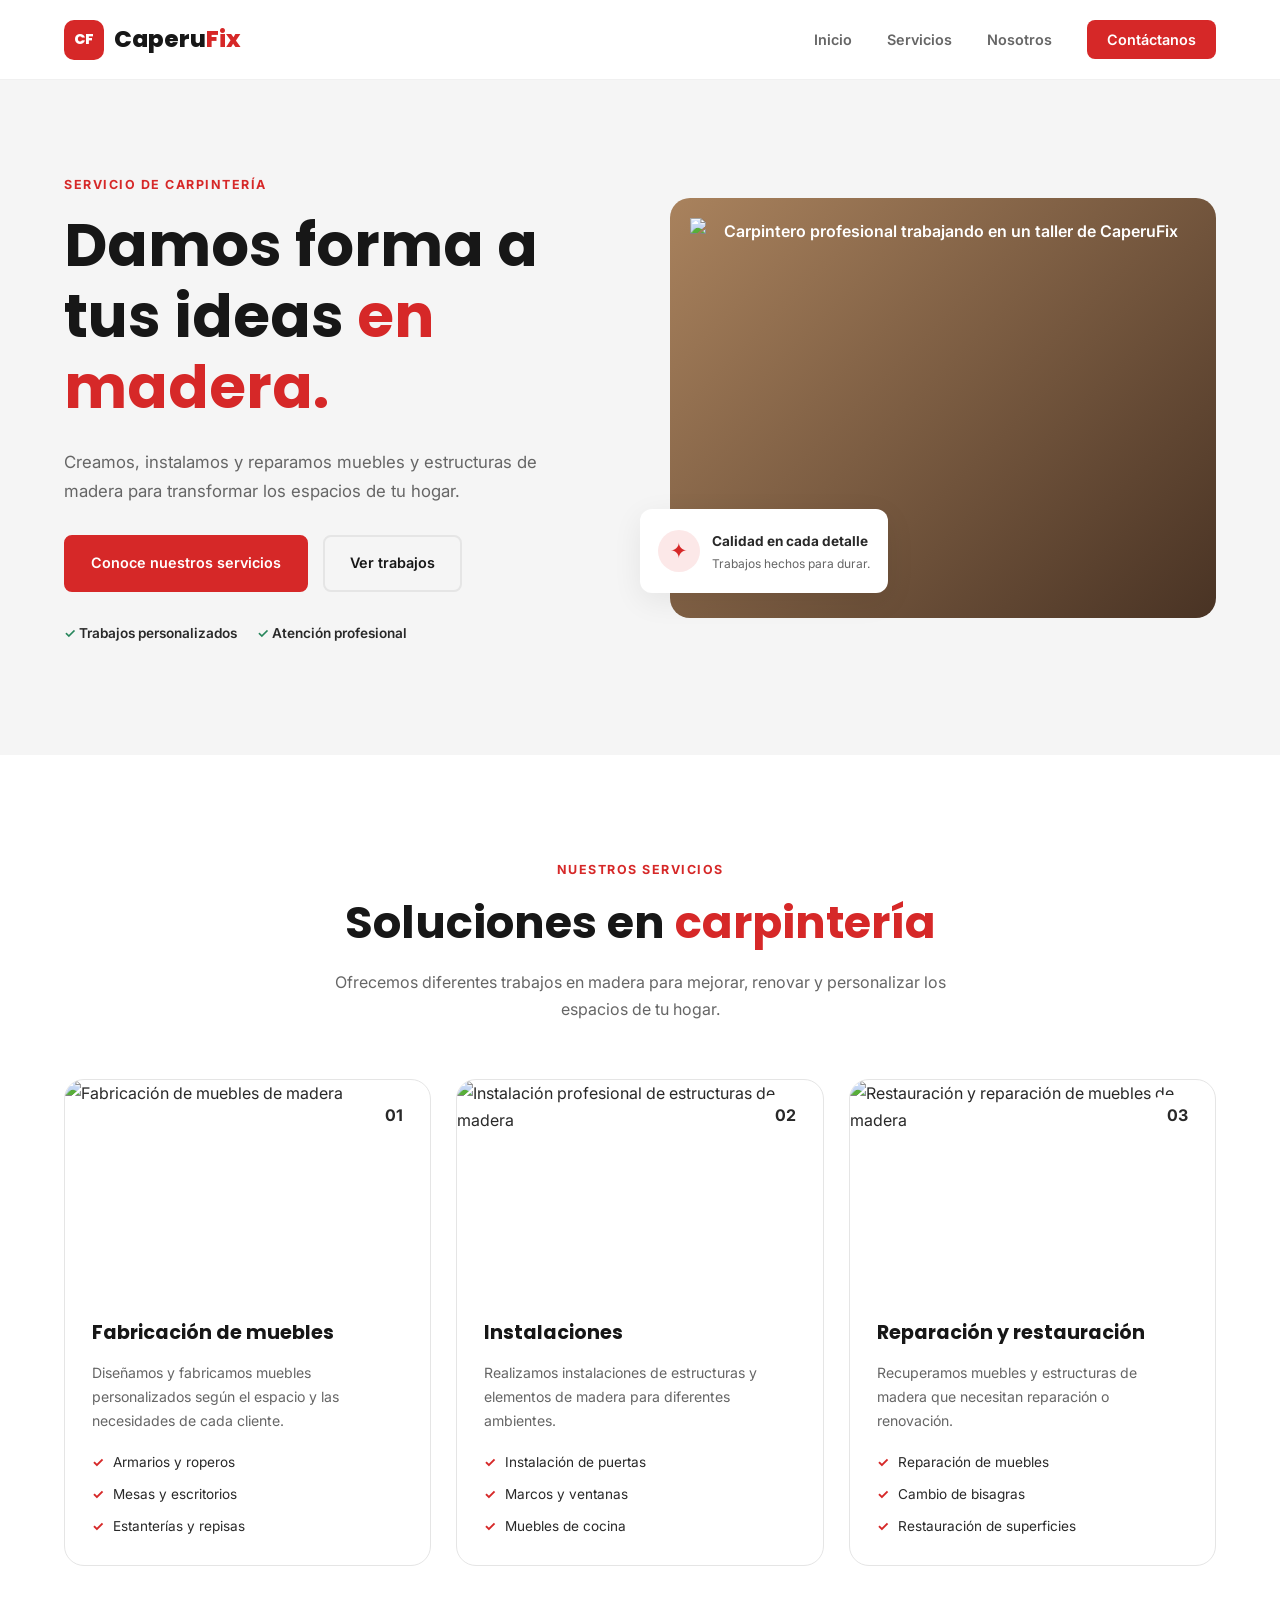
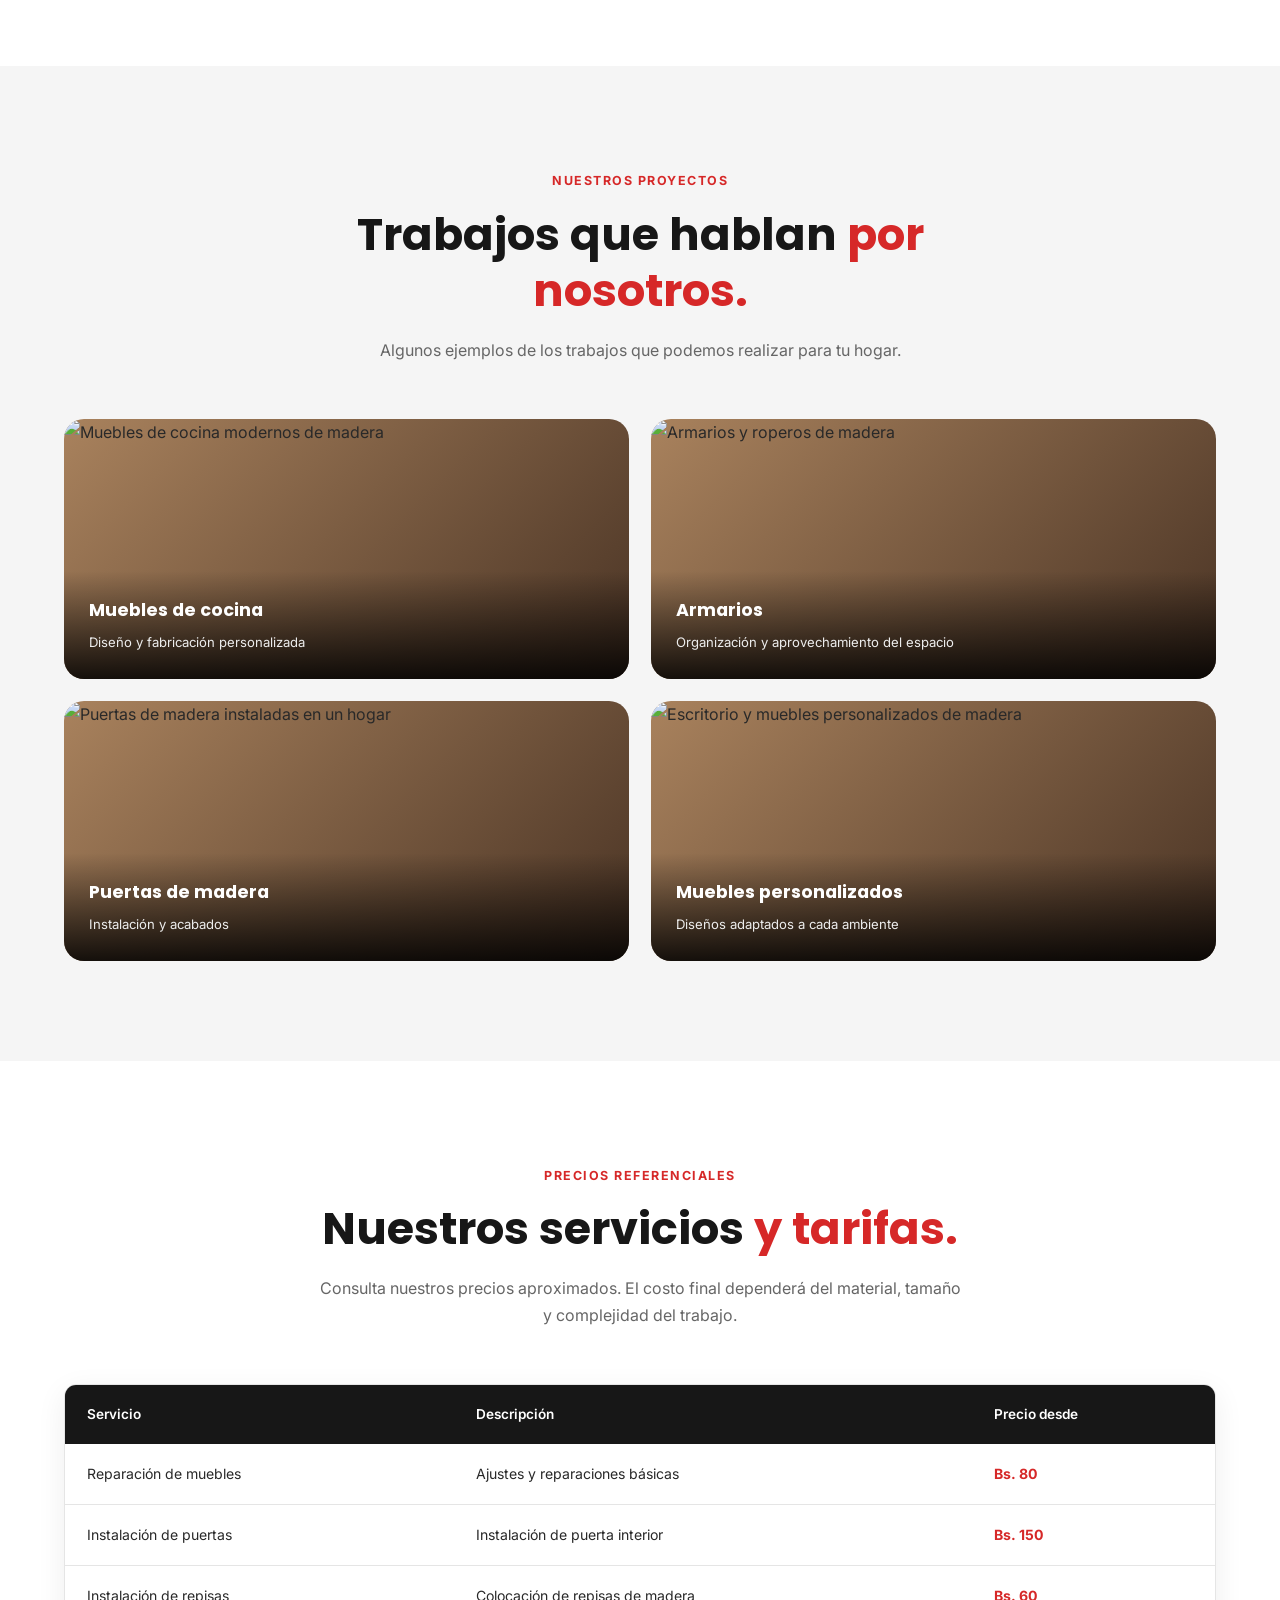
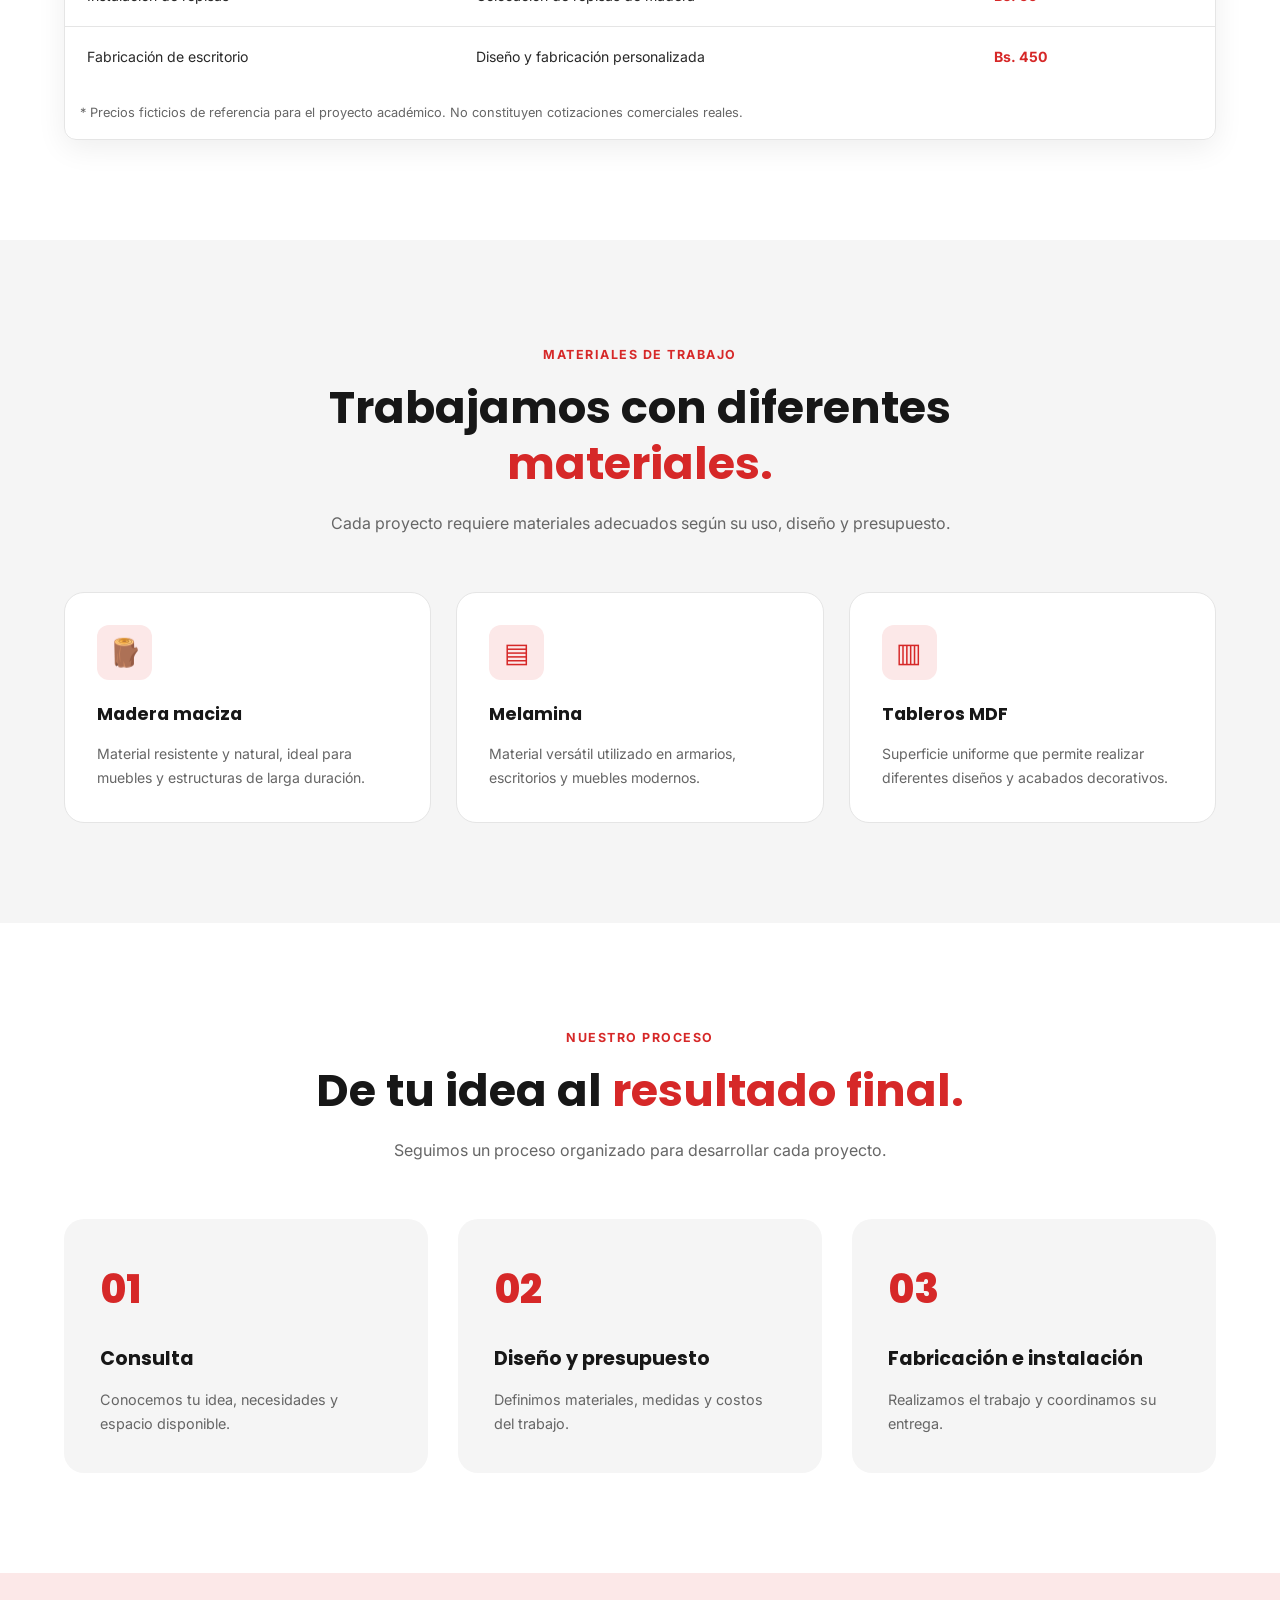
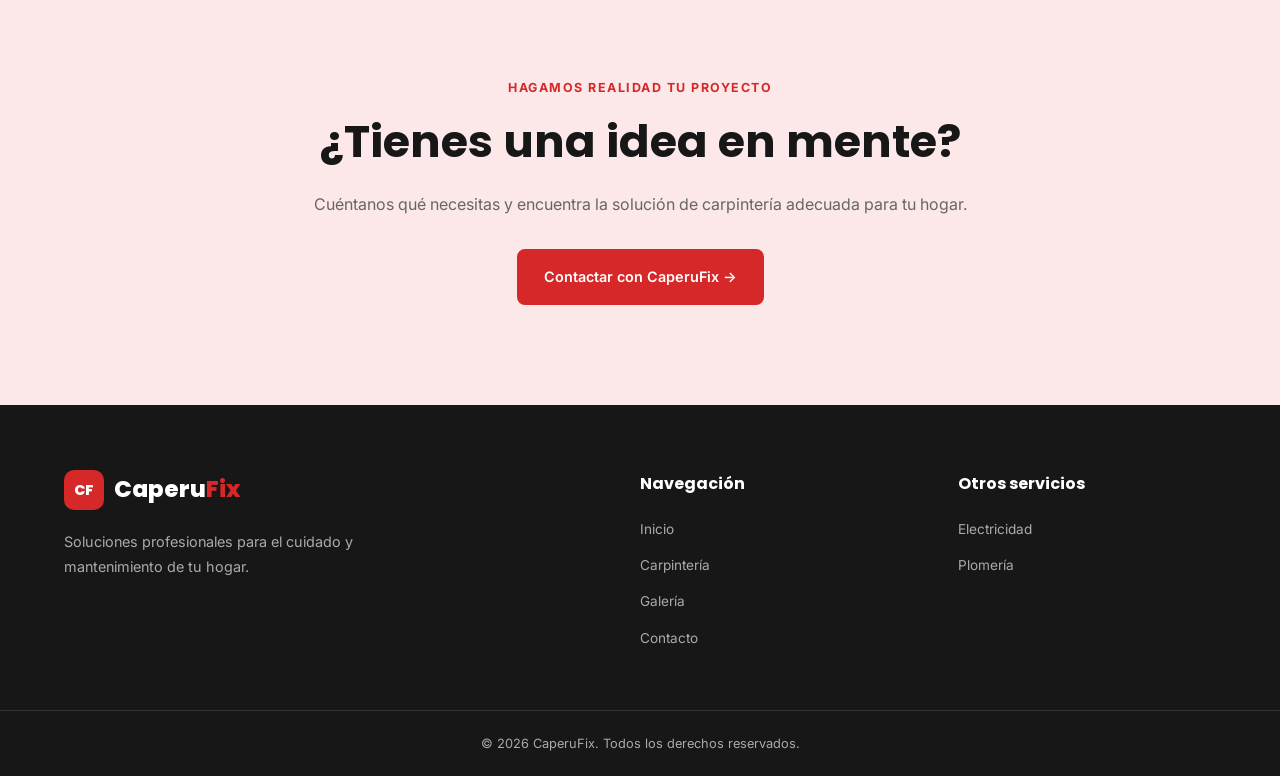
==== commit 0b8f130d: "feat: agregar imagenes a pagina de carpinteria" ====
--- a/carpinteria/carpinteria.html
+++ b/carpinteria/carpinteria.html
@@ -16,10 +16,10 @@
 
     <link href="https://fonts.googleapis.com/css2?family=Inter:wght@400;500;600;700&family=Poppins:wght@400;500;600;700;800&display=swap" rel="stylesheet">
 
-    <!-- CSS compartido -->
+    <!-- CSS principal y CSS de la página -->
     <link rel="stylesheet" href="../style.css">
 
-    <!-- JavaScript compartido -->
+    <!-- JavaScript principal -->
     <script src="../script.js" defer></script>
 </head>
 
@@ -39,7 +39,8 @@
             </a>
 
             <button class="menu-toggle" id="menu-toggle"
-                aria-label="Abrir menú" aria-expanded="false"
+                aria-label="Abrir menú"
+                aria-expanded="false"
                 aria-controls="nav-menu">
 
                 <span></span>
@@ -132,9 +133,11 @@
 
                 <div class="carpentry-hero-visual">
 
-                    <div class="carpentry-main-image">
-                        <span>Imagen de trabajos de carpintería</span>
-                    </div>
+                    <img
+                        src="../assets/img/carpinteria/hero-carpinteria.jpg"
+                        alt="Carpintero profesional trabajando en un taller de CaperuFix"
+                        class="carpentry-main-image"
+                    >
 
                     <div class="carpentry-floating-card">
 
@@ -189,8 +192,15 @@
 
                     <article class="carpentry-service-card">
 
-                        <div class="carpentry-service-image furniture-image">
+                        <div class="carpentry-service-image">
+
+                            <img
+                                src="../assets/img/carpinteria/muebles.jpg"
+                                alt="Fabricación de muebles de madera"
+                            >
+
                             <span>01</span>
+
                         </div>
 
                         <div class="carpentry-service-content">
@@ -218,8 +228,15 @@
 
                     <article class="carpentry-service-card">
 
-                        <div class="carpentry-service-image installation-image">
+                        <div class="carpentry-service-image">
+
+                            <img
+                                src="../assets/img/carpinteria/instalaciones.jpg"
+                                alt="Instalación profesional de estructuras de madera"
+                            >
+
                             <span>02</span>
+
                         </div>
 
                         <div class="carpentry-service-content">
@@ -247,8 +264,15 @@
 
                     <article class="carpentry-service-card">
 
-                        <div class="carpentry-service-image repair-image">
+                        <div class="carpentry-service-image">
+
+                            <img
+                                src="../assets/img/carpinteria/reparaciones.jpg"
+                                alt="Restauración y reparación de muebles de madera"
+                            >
+
                             <span>03</span>
+
                         </div>
 
                         <div class="carpentry-service-content">
@@ -308,33 +332,72 @@
 
                 <div class="carpentry-gallery-grid">
 
-                    <div class="gallery-item gallery-kitchen">
+                    <!-- COCINAS -->
+
+                    <article class="gallery-item">
+
+                        <img
+                            src="../assets/img/carpinteria/cocina.jpg"
+                            alt="Muebles de cocina modernos de madera"
+                        >
+
                         <div class="gallery-label">
                             <h3>Muebles de cocina</h3>
                             <p>Diseño y fabricación personalizada</p>
                         </div>
-                    </div>
-
-                    <div class="gallery-item gallery-wardrobe">
+
+                    </article>
+
+
+                    <!-- ARMARIOS -->
+
+                    <article class="gallery-item">
+
+                        <img
+                            src="../assets/img/carpinteria/armarios.jpg"
+                            alt="Armarios y roperos de madera"
+                        >
+
                         <div class="gallery-label">
                             <h3>Armarios</h3>
                             <p>Organización y aprovechamiento del espacio</p>
                         </div>
-                    </div>
-
-                    <div class="gallery-item gallery-doors">
+
+                    </article>
+
+
+                    <!-- PUERTAS -->
+
+                    <article class="gallery-item">
+
+                        <img
+                            src="../assets/img/carpinteria/puertas.jpg"
+                            alt="Puertas de madera instaladas en un hogar"
+                        >
+
                         <div class="gallery-label">
                             <h3>Puertas de madera</h3>
                             <p>Instalación y acabados</p>
                         </div>
-                    </div>
-
-                    <div class="gallery-item gallery-furniture">
+
+                    </article>
+
+
+                    <!-- MUEBLES PERSONALIZADOS -->
+
+                    <article class="gallery-item">
+
+                        <img
+                            src="../assets/img/carpinteria/muebles-personalizados.jpg"
+                            alt="Escritorio y muebles personalizados de madera"
+                        >
+
                         <div class="gallery-label">
                             <h3>Muebles personalizados</h3>
                             <p>Diseños adaptados a cada ambiente</p>
                         </div>
-                    </div>
+
+                    </article>
 
                 </div>
 
@@ -692,5 +755,4 @@
     </footer>
 
 </body>
-
 </html>
--- a/style.css
+++ b/style.css
@@ -1537,3 +1537,111 @@
     }
 
 }
+
+/* =========================================
+   IMAGENES REALES - CARPINTERIA
+========================================= */
+
+/* Imagen principal */
+
+.carpentry-main-image {
+    width: 100%;
+    height: 420px;
+    min-height: 420px;
+    object-fit: cover;
+    object-position: center;
+    display: block;
+    border-radius: var(--border-radius-large);
+}
+
+
+/* Imagenes de las tarjetas de servicios */
+
+.carpentry-service-image {
+    position: relative;
+    height: 210px;
+    padding: 0;
+    overflow: hidden;
+    display: block;
+}
+
+.carpentry-service-image img {
+    width: 100%;
+    height: 100%;
+    object-fit: cover;
+    display: block;
+    transition: transform 0.4s ease;
+}
+
+.carpentry-service-card:hover .carpentry-service-image img {
+    transform: scale(1.06);
+}
+
+.carpentry-service-image span {
+    position: absolute;
+    top: 15px;
+    right: 15px;
+    z-index: 2;
+}
+
+
+/* Galeria de trabajos */
+
+.gallery-item {
+    position: relative;
+    min-height: 260px;
+    overflow: hidden;
+    border-radius: var(--border-radius-large);
+    display: flex;
+    align-items: flex-end;
+}
+
+.gallery-item > img {
+    position: absolute;
+    inset: 0;
+    width: 100%;
+    height: 100%;
+    object-fit: cover;
+    transition: transform 0.5s ease;
+}
+
+.gallery-item:hover > img {
+    transform: scale(1.06);
+}
+
+.gallery-label {
+    position: relative;
+    z-index: 2;
+    width: 100%;
+    padding: 25px;
+    color: white;
+    background: linear-gradient(
+        transparent,
+        rgba(0, 0, 0, 0.85)
+    );
+}
+
+
+/* Ajustes para celulares */
+
+@media (max-width: 768px) {
+
+    .carpentry-main-image {
+        height: 330px;
+        min-height: 330px;
+    }
+
+}
+
+@media (max-width: 480px) {
+
+    .carpentry-main-image {
+        height: 260px;
+        min-height: 260px;
+    }
+
+    .carpentry-service-image {
+        height: 190px;
+    }
+
+}
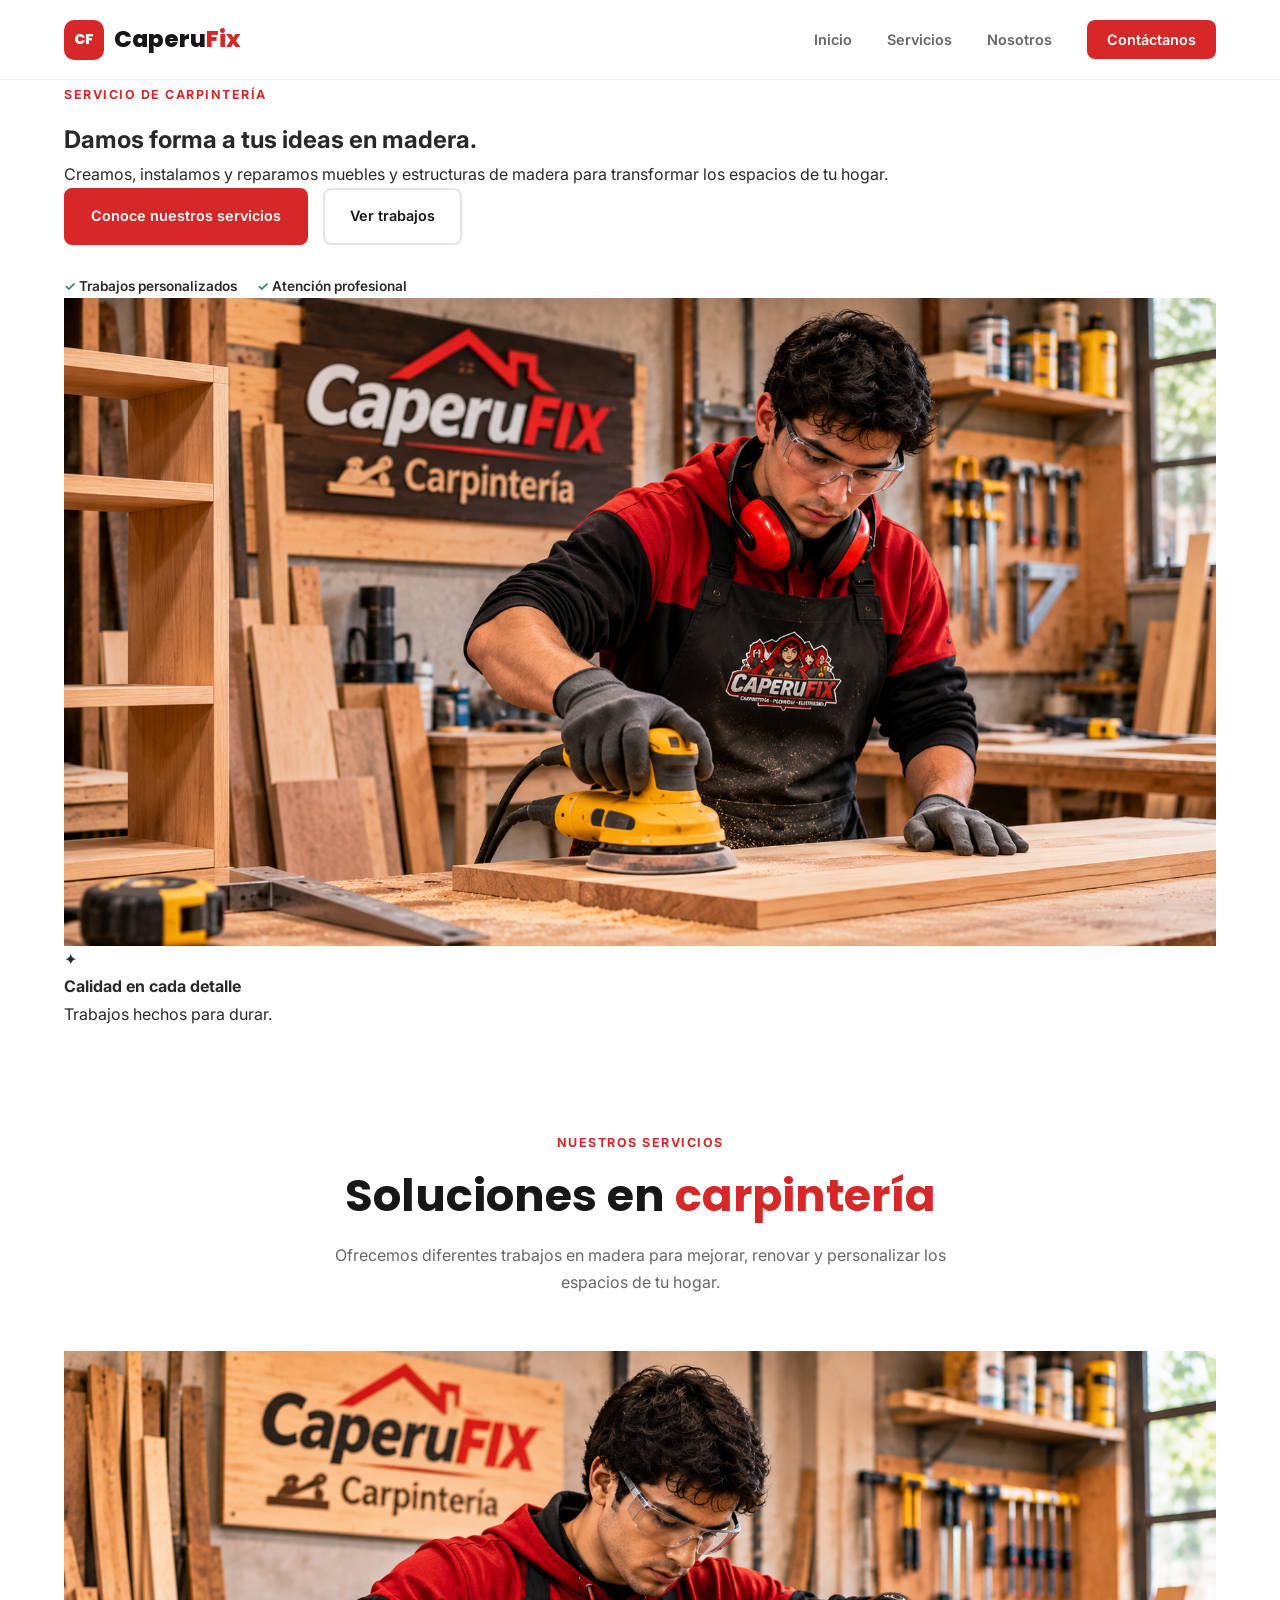
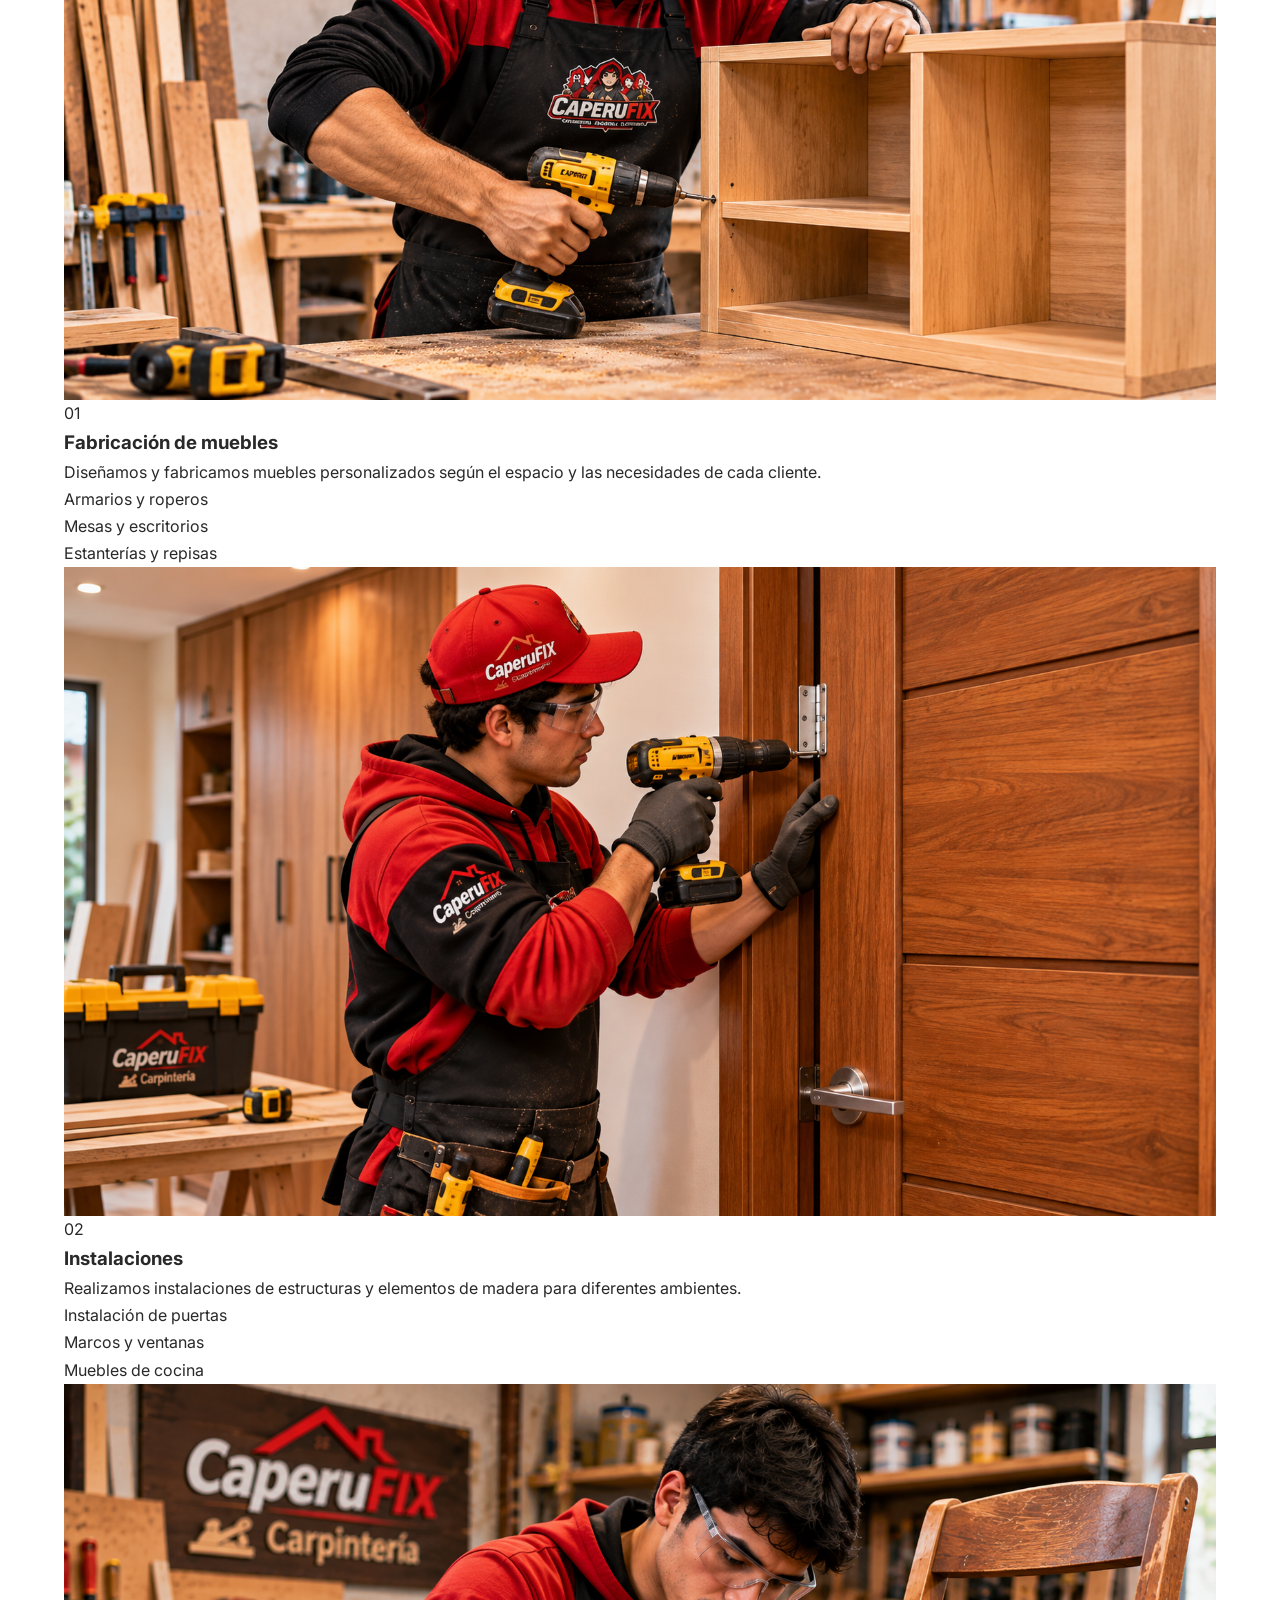
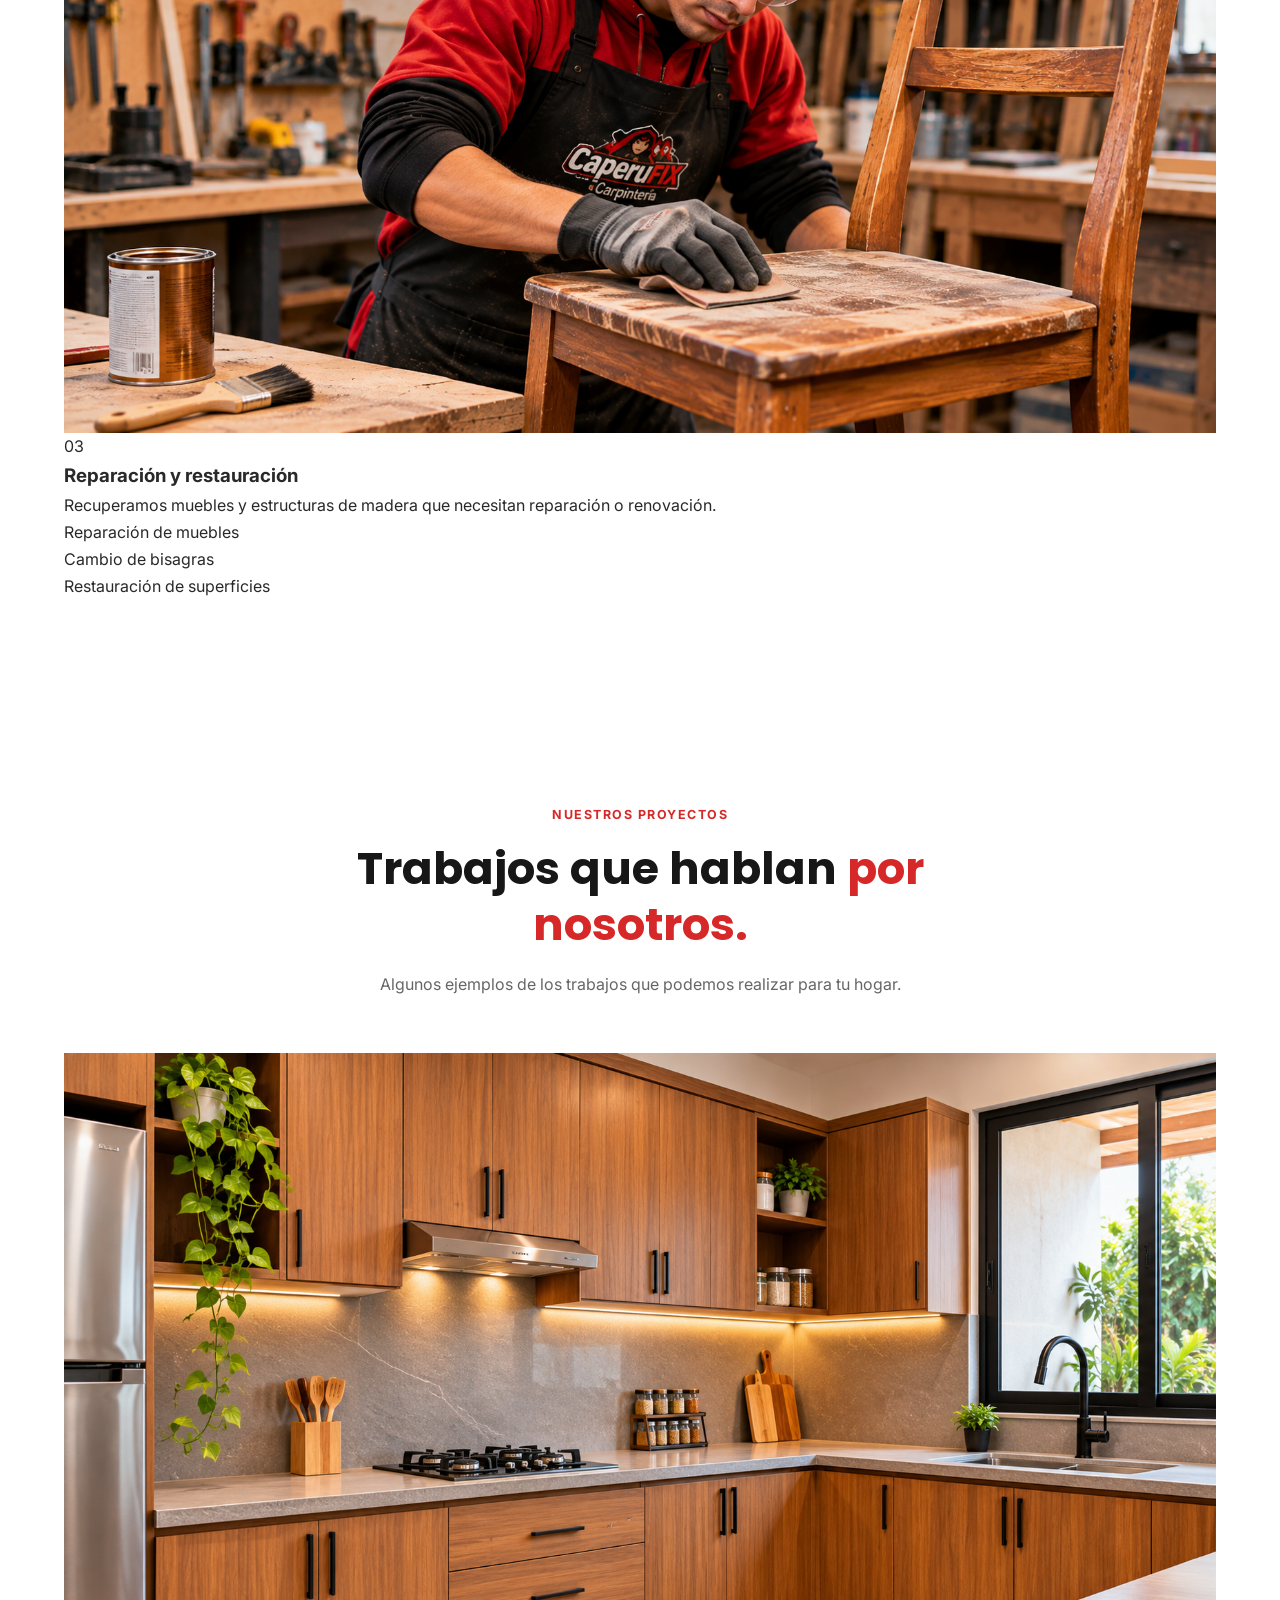
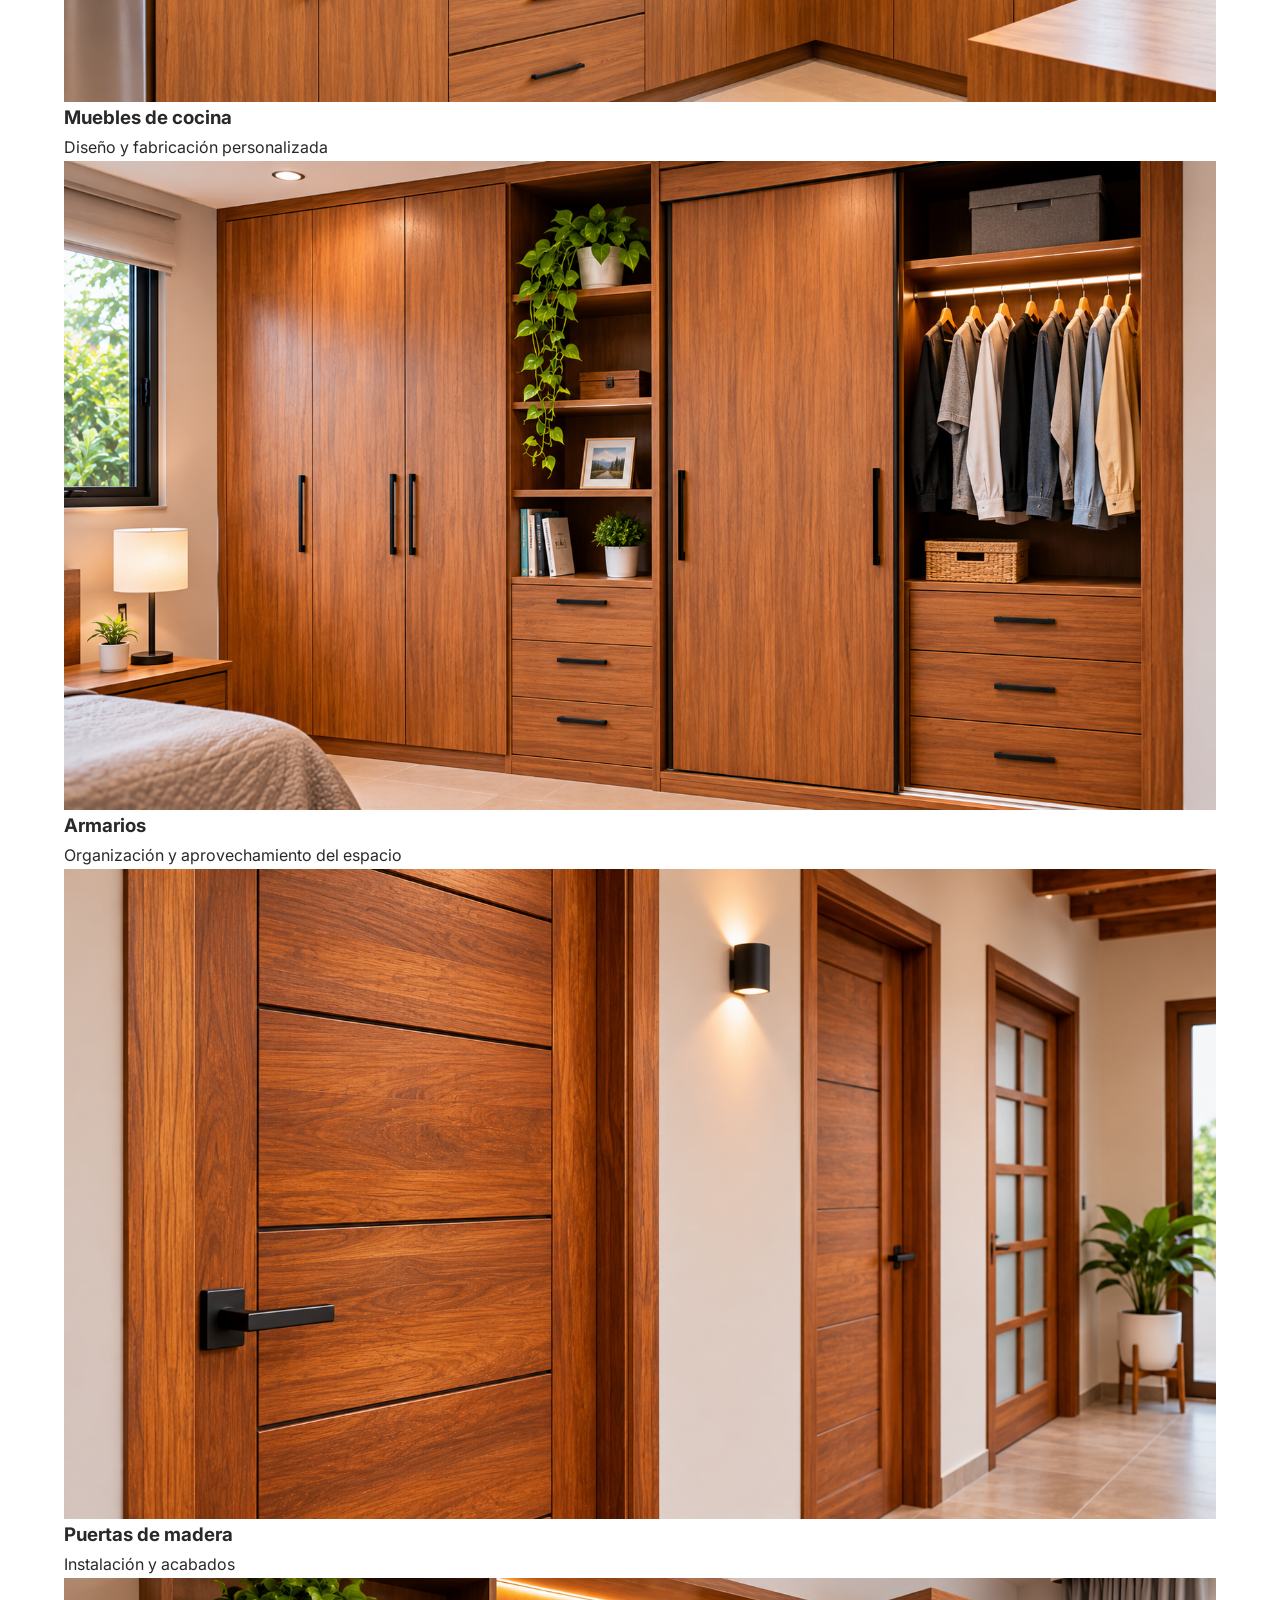
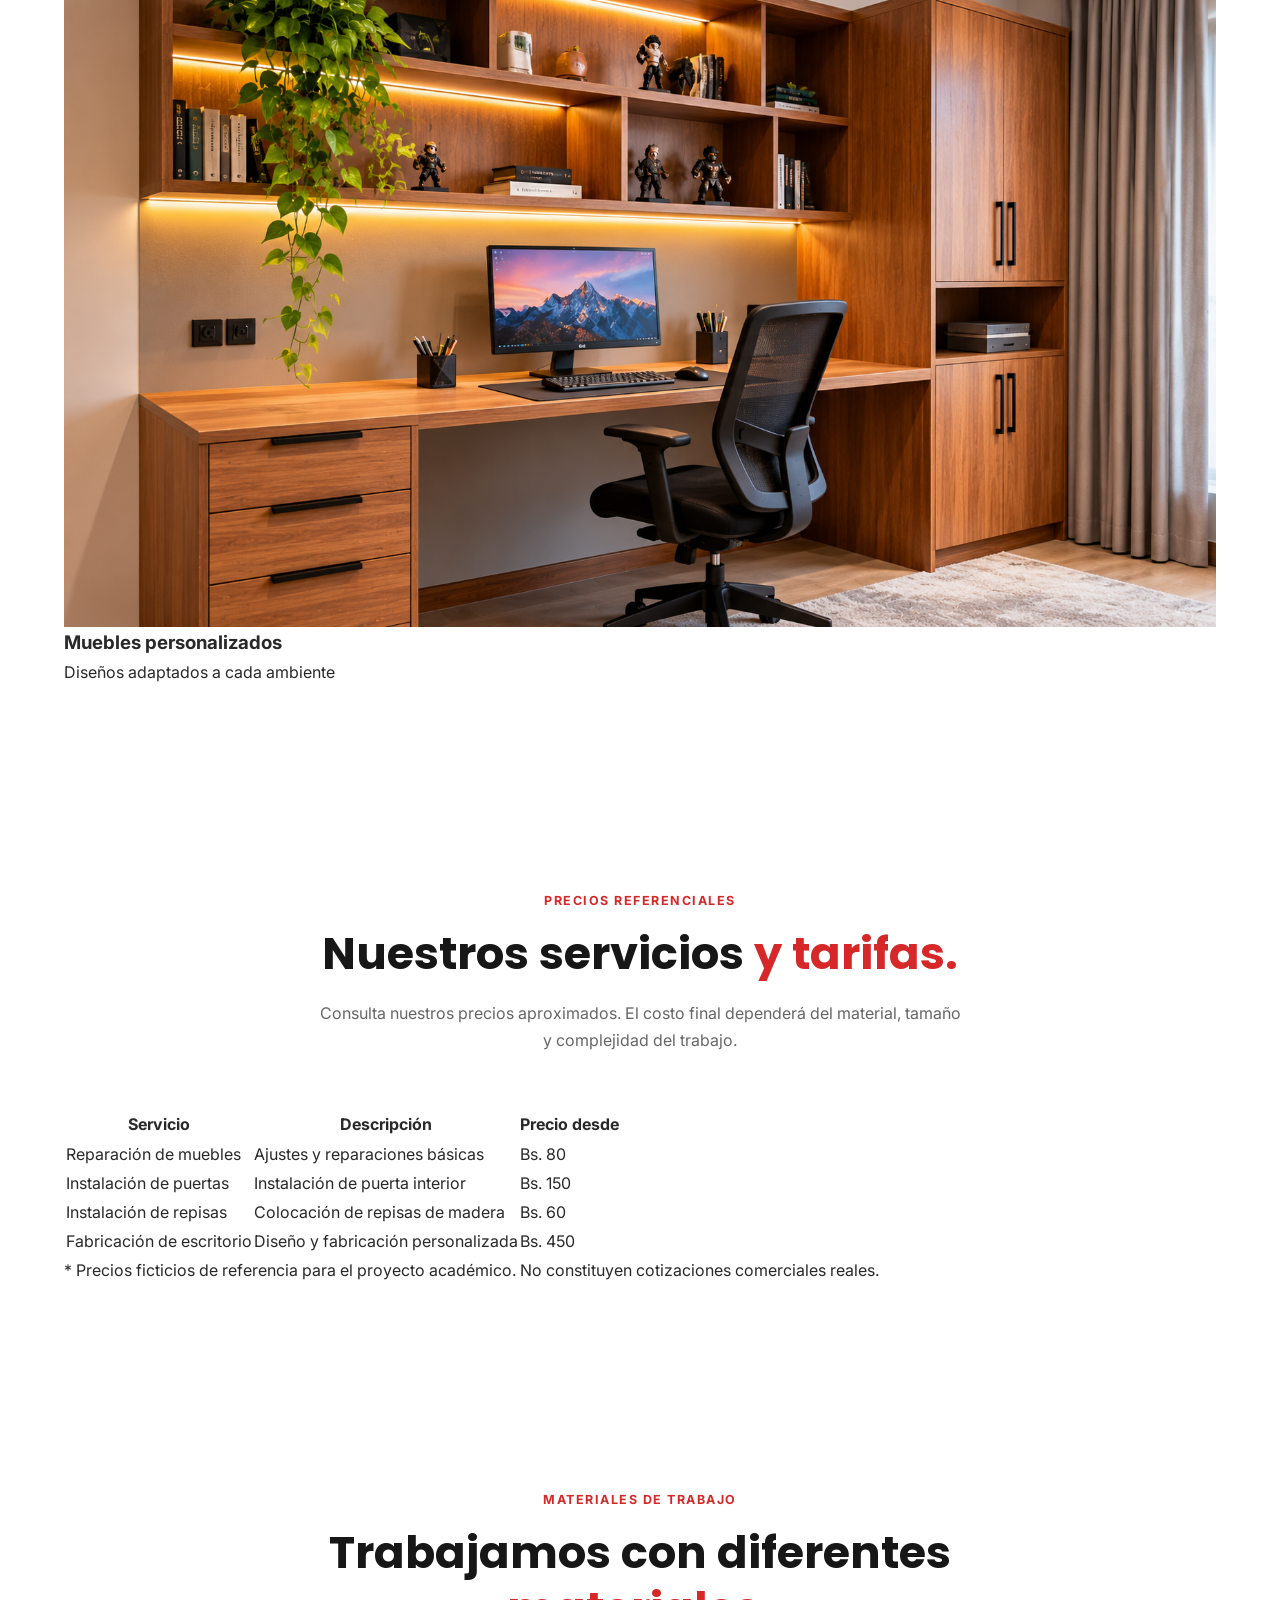
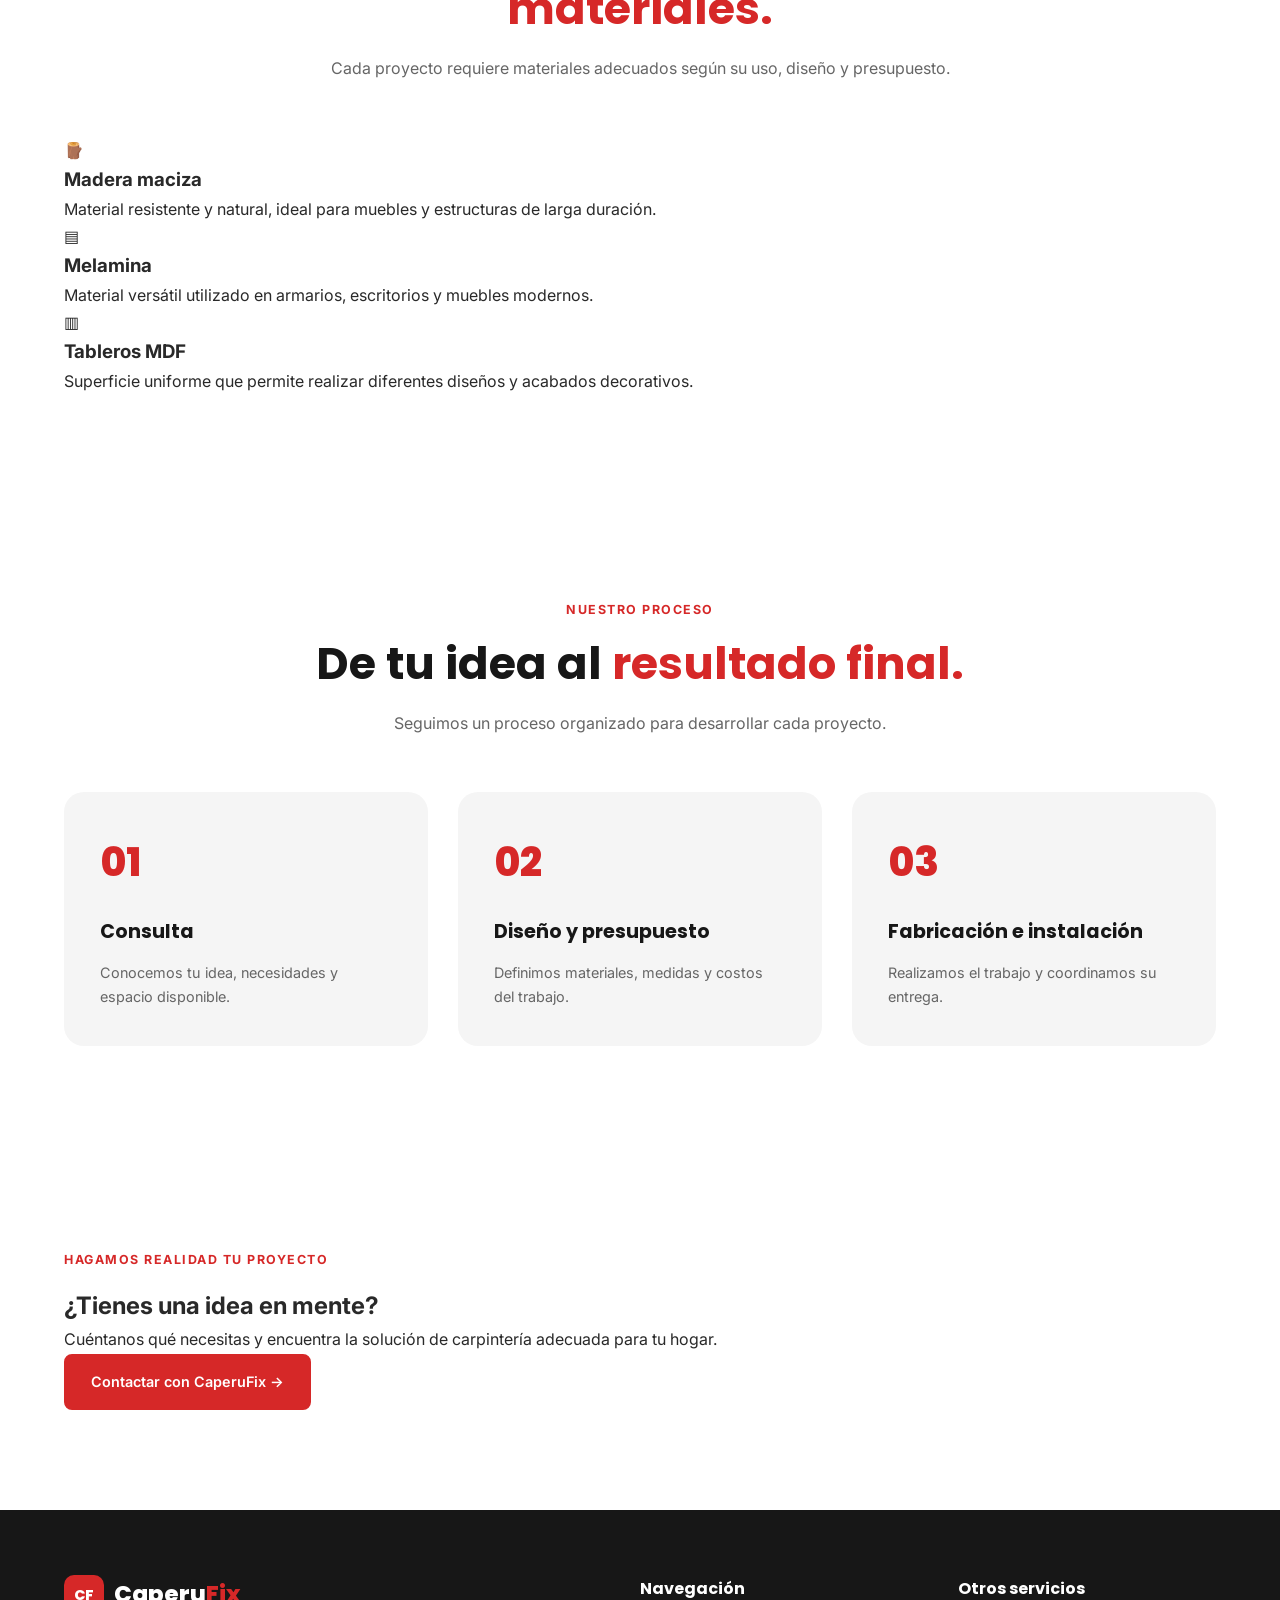
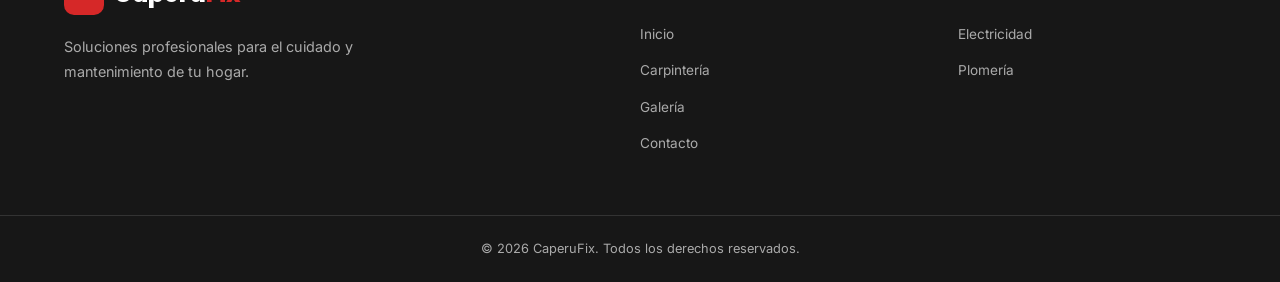
==== commit bd30caf1: "feat: actualizar imagenes y pagina de carpinteria" ====
--- a/carpinteria/carpinteria.html
+++ b/carpinteria/carpinteria.html
@@ -134,7 +134,7 @@
                 <div class="carpentry-hero-visual">
 
                     <img
-                        src="../assets/img/carpinteria/hero-carpinteria.jpg"
+                        src="../assets/hero-carpinteria.png"
                         alt="Carpintero profesional trabajando en un taller de CaperuFix"
                         class="carpentry-main-image"
                     >
@@ -195,7 +195,7 @@
                         <div class="carpentry-service-image">
 
                             <img
-                                src="../assets/img/carpinteria/muebles.jpg"
+                                src="../assets/muebles.png"
                                 alt="Fabricación de muebles de madera"
                             >
 
@@ -231,7 +231,7 @@
                         <div class="carpentry-service-image">
 
                             <img
-                                src="../assets/img/carpinteria/instalaciones.jpg"
+                                src="../assets/instalaciones.png"
                                 alt="Instalación profesional de estructuras de madera"
                             >
 
@@ -267,7 +267,7 @@
                         <div class="carpentry-service-image">
 
                             <img
-                                src="../assets/img/carpinteria/reparaciones.jpg"
+                                src="../assets/reparaciones.png"
                                 alt="Restauración y reparación de muebles de madera"
                             >
 
@@ -337,7 +337,7 @@
                     <article class="gallery-item">
 
                         <img
-                            src="../assets/img/carpinteria/cocina.jpg"
+                            src="../assets/cocina.png"
                             alt="Muebles de cocina modernos de madera"
                         >
 
@@ -354,7 +354,7 @@
                     <article class="gallery-item">
 
                         <img
-                            src="../assets/img/carpinteria/armarios.jpg"
+                            src="../assets/armarios.png"
                             alt="Armarios y roperos de madera"
                         >
 
@@ -371,7 +371,7 @@
                     <article class="gallery-item">
 
                         <img
-                            src="../assets/img/carpinteria/puertas.jpg"
+                            src="../assets/puertas.png"
                             alt="Puertas de madera instaladas en un hogar"
                         >
 
@@ -388,7 +388,7 @@
                     <article class="gallery-item">
 
                         <img
-                            src="../assets/img/carpinteria/muebles-personalizados.jpg"
+                            src="../assets/muebles-personalizados.png"
                             alt="Escritorio y muebles personalizados de madera"
                         >
 
--- a/style.css
+++ b/style.css
@@ -1036,612 +1036,710 @@
 .menu-toggle.active span:nth-child(3) {
     transform: translateY(-8px) rotate(-45deg);
 }
-
-
 /* =========================================
-   17. PAGINA DE CARPINTERIA
-========================================= */
-
-/* HERO */
-
-.carpentry-hero {
-    background-color: var(--color-background);
-    padding: 90px 0 110px;
-    overflow: hidden;
-}
-
-.carpentry-hero-container {
+   CAPERUFIX - ELECTRICIDAD
+   Estilos exclusivos de esta pagina
     display: grid;
     grid-template-columns: 1fr 1fr;
     align-items: center;
     gap: 60px;
 }
-
-.carpentry-hero-content h1 {
+ 
+.electric-hero-content h1 {
     font-family: var(--font-heading);
-    font-size: clamp(2.5rem, 5vw, 3.7rem);
+    font-size: clamp(2.4rem, 4.5vw, 3.7rem);
     line-height: 1.2;
     color: var(--color-dark);
     margin-bottom: 25px;
 }
-
-.carpentry-hero-content h1 span {
-    color: var(--color-primary);
-}
-
-.carpentry-hero-content > p {
+ 
+.electric-hero-content h1 span {
+    color: var(--color-primary);
+}
+ 
+.electric-hero-content > p {
+    font-size: 1.05rem;
     color: var(--color-text-light);
-    font-size: 1.05rem;
     margin-bottom: 30px;
-    max-width: 520px;
-}
-
-.carpentry-hero-visual {
+}
+ 
+.electric-hero-benefits {
+    display: flex;
+    flex-wrap: wrap;
+    gap: 20px;
+    font-size: 0.85rem;
+    font-weight: 600;
+    color: var(--color-dark);
+}
+ 
+.electric-hero-image {
+    min-height: 420px;
     position: relative;
-    min-height: 420px;
-}
-
-.carpentry-main-image {
+}
+ 
+.electric-image-placeholder {
+    width: 100%;
     min-height: 420px;
     border-radius: var(--border-radius-large);
-    background: linear-gradient(135deg, #A9825D, #493324);
+    background: linear-gradient(135deg, #474747, #171717);
+    color: white;
     display: flex;
     align-items: center;
     justify-content: center;
-    color: white;
+    text-align: center;
+    padding: 25px;
     font-weight: 600;
-    text-align: center;
-    padding: 20px;
-}
-
-.carpentry-floating-card {
+}
+ 
+.electric-hero-badge {
     position: absolute;
     bottom: 25px;
-    left: -30px;
-    background-color: var(--color-white);
+    left: -25px;
+    background: white;
+    padding: 18px 22px;
+    border-radius: var(--border-radius);
     box-shadow: var(--shadow-card);
-    padding: 18px;
-    border-radius: var(--border-radius);
     display: flex;
     align-items: center;
     gap: 12px;
 }
-
-.floating-icon {
-    background-color: var(--color-primary-light);
-    color: var(--color-primary);
+ 
+.electric-badge-icon {
     width: 42px;
     height: 42px;
+    background: var(--color-primary-light);
+    color: var(--color-primary);
+    display: grid;
+    place-items: center;
     border-radius: 50%;
-    display: flex;
-    justify-content: center;
-    align-items: center;
-    font-size: 1.3rem;
-}
-
-.carpentry-floating-card strong {
+    font-size: 1.4rem;
+}
+ 
+.electric-hero-badge strong {
     font-size: 0.85rem;
-}
-
-.carpentry-floating-card p {
+    color: var(--color-dark);
+}
+ 
+.electric-hero-badge p {
+    font-size: 0.75rem;
     color: var(--color-text-light);
-    font-size: 0.75rem;
-}
-
-
+}
+ 
+ 
 /* SERVICIOS */
-
-.carpentry-services {
-    background-color: var(--color-white);
-}
-
-.carpentry-services-grid {
+ 
+.electric-services {
+    background: white;
+}
+ 
+.electric-services-grid {
     display: grid;
     grid-template-columns: repeat(3, 1fr);
-    gap: 25px;
-}
-
-.carpentry-service-card {
+    gap: 28px;
+}
+ 
+.electric-service-card {
+    background: white;
     border: 1px solid var(--color-gray);
     border-radius: var(--border-radius-large);
     overflow: hidden;
     transition: var(--transition);
 }
-
-.carpentry-service-card:hover {
+ 
+.electric-service-card:hover {
     transform: translateY(-8px);
     box-shadow: var(--shadow-hover);
 }
-
-.carpentry-service-image {
-    height: 210px;
+ 
+.electric-service-image {
+    height: 220px;
     display: flex;
     justify-content: flex-end;
     align-items: flex-start;
-    padding: 18px;
-}
-
-.carpentry-service-image span {
-    background-color: white;
-    padding: 7px 12px;
+    padding: 20px;
+    background-size: cover;
+    background-position: center;
+}
+ 
+.electric-service-image span {
+    background: white;
+    color: var(--color-dark);
+    padding: 7px 13px;
     border-radius: 8px;
     font-weight: 700;
 }
-
-.furniture-image {
-    background: linear-gradient(135deg, #C6A27C, #795638);
-}
-
-.installation-image {
-    background: linear-gradient(135deg, #B8A28A, #625044);
-}
-
-.repair-image {
-    background: linear-gradient(135deg, #D0B38D, #86603D);
-}
-
-.carpentry-service-content {
-    padding: 27px;
-}
-
-.carpentry-service-content h3 {
+ 
+.electric-installation {
+    background: linear-gradient(135deg, #C34B42, #582C30);
+}
+ 
+.electric-maintenance {
+    background: linear-gradient(135deg, #777777, #292929);
+}
+ 
+.electric-lighting {
+    background: linear-gradient(135deg, #E4AC58, #A55B37);
+}
+ 
+.electric-service-body {
+    padding: 28px;
+}
+ 
+.electric-service-body h3 {
     font-family: var(--font-heading);
     font-size: 1.2rem;
     color: var(--color-dark);
-    margin-bottom: 12px;
-}
-
-.carpentry-service-content p {
-    font-size: 0.88rem;
+    margin-bottom: 13px;
+}
+ 
+.electric-service-body p {
+    color: var(--color-text-light);
+    font-size: 0.9rem;
+    margin-bottom: 20px;
+}
+ 
+.electric-service-body ul {
+    display: flex;
+    flex-direction: column;
+    gap: 10px;
+}
+ 
+.electric-service-body li {
+    font-size: 0.85rem;
+}
+ 
+.electric-service-body li::before {
+    content: "✓";
+    color: var(--color-primary);
+    font-weight: 700;
+    margin-right: 10px;
+}
+ 
+ 
+/* NOSOTROS */
+ 
+.electric-about {
+    background: var(--color-background);
+}
+ 
+.electric-about-grid {
+    display: grid;
+    grid-template-columns: 1fr 1fr;
+    align-items: center;
+    gap: 65px;
+}
+ 
+.electric-about-content h2 {
+    font-family: var(--font-heading);
+    font-size: clamp(2rem, 4vw, 2.7rem);
+    color: var(--color-dark);
+    line-height: 1.3;
+    margin-bottom: 22px;
+}
+ 
+.electric-about-content > p {
     color: var(--color-text-light);
     margin-bottom: 18px;
 }
-
-.carpentry-service-content ul {
+ 
+.electric-about-list {
     display: flex;
     flex-direction: column;
-    gap: 9px;
-}
-
-.carpentry-service-content li {
-    font-size: 0.85rem;
-    color: var(--color-text);
-}
-
-.carpentry-service-content li::before {
-    content: "✓";
-    color: var(--color-primary);
-    font-weight: 700;
-    margin-right: 9px;
-}
-
-
+    gap: 15px;
+    margin-top: 25px;
+}
+ 
+.electric-about-list div {
+    display: flex;
+    align-items: center;
+    gap: 12px;
+    font-size: 0.9rem;
+    font-weight: 600;
+}
+ 
+.electric-about-list span {
+    width: 30px;
+    height: 30px;
+    background: var(--color-primary-light);
+    color: var(--color-primary);
+    border-radius: 50%;
+    display: grid;
+    place-items: center;
+    flex-shrink: 0;
+}
+ 
+ 
 /* GALERIA */
-
-.carpentry-gallery {
-    background-color: var(--color-background);
-}
-
-.carpentry-gallery-grid {
+ 
+.electric-gallery {
+    background: white;
+}
+ 
+.electric-gallery-grid {
     display: grid;
     grid-template-columns: repeat(2, 1fr);
-    gap: 22px;
-}
-
-.gallery-item {
-    min-height: 260px;
-    position: relative;
+    gap: 24px;
+}
+ 
+.electric-gallery-item {
+    min-height: 280px;
+    border-radius: var(--border-radius-large);
     display: flex;
     align-items: flex-end;
     overflow: hidden;
-    border-radius: var(--border-radius-large);
-    background: linear-gradient(135deg, #A9825D, #493324);
+    background-size: cover;
+    background-position: center;
     transition: var(--transition);
 }
-
-.gallery-item:hover {
+ 
+.electric-gallery-item:hover {
     transform: translateY(-5px);
-}
-
-.gallery-kitchen {
-    background: linear-gradient(135deg, #C3A47F, #76543A);
-}
-
-.gallery-wardrobe {
-    background: linear-gradient(135deg, #B7A18C, #5E493A);
-}
-
-.gallery-doors {
-    background: linear-gradient(135deg, #A67C52, #4E3425);
-}
-
-.gallery-furniture {
-    background: linear-gradient(135deg, #D0B38D, #86603D);
-}
-
-.gallery-label {
+    box-shadow: var(--shadow-card);
+}
+ 
+.electric-gallery-one {
+    background: linear-gradient(135deg, #B56B4A, #402A2A);
+}
+ 
+.electric-gallery-two {
+    background: linear-gradient(135deg, #747474, #292929);
+}
+ 
+.electric-gallery-three {
+    background: linear-gradient(135deg, #C78E63, #694431);
+}
+ 
+.electric-gallery-four {
+    background: linear-gradient(135deg, #7B8B9D, #263444);
+}
+ 
+.electric-gallery-label {
     width: 100%;
-    padding: 25px;
-    color: white;
-    background: linear-gradient(
-        transparent,
-        rgba(0, 0, 0, 0.8)
-    );
-}
-
-.gallery-label h3 {
-    font-family: var(--font-heading);
-    font-size: 1.1rem;
-    margin-bottom: 5px;
-}
-
-.gallery-label p {
-    font-size: 0.82rem;
-    color: #EEEEEE;
-}
-
-
-/* TABLA DE PRECIOS */
-
-.carpentry-prices {
-    background-color: var(--color-white);
-}
-
-.carpentry-table-container {
-    width: 100%;
-    overflow-x: auto;
-    border: 1px solid var(--color-gray);
-    border-radius: var(--border-radius);
-    box-shadow: var(--shadow-card);
-}
-
-.carpentry-table {
-    width: 100%;
-    min-width: 600px;
-    border-collapse: collapse;
-    text-align: left;
-}
-
-.carpentry-table thead {
-    background-color: var(--color-dark);
-    color: var(--color-white);
-}
-
-.carpentry-table th,
-.carpentry-table td {
-    padding: 18px 22px;
-}
-
-.carpentry-table th {
-    font-size: 0.85rem;
-    font-weight: 600;
-}
-
-.carpentry-table td {
-    font-size: 0.88rem;
-    border-bottom: 1px solid var(--color-gray);
-}
-
-.carpentry-table tbody tr {
-    transition: var(--transition);
-}
-
-.carpentry-table tbody tr:hover {
-    background-color: var(--color-primary-light);
-}
-
-.carpentry-table tbody tr:last-child td {
-    border-bottom: none;
-}
-
-.carpentry-table td:last-child {
-    color: var(--color-primary);
-    font-weight: 700;
-    white-space: nowrap;
-}
-
-.table-note {
-    padding: 15px;
-    color: var(--color-text-light);
-    font-size: 0.8rem;
-}
-
-
-/* MATERIALES */
-
-.carpentry-materials {
-    background-color: var(--color-background);
-}
-
-.materials-grid {
-    display: grid;
-    grid-template-columns: repeat(3, 1fr);
-    gap: 25px;
-}
-
-.material-card {
-    background-color: var(--color-white);
-    padding: 32px;
-    border-radius: var(--border-radius-large);
-    border: 1px solid var(--color-gray);
-    transition: var(--transition);
-}
-
-.material-card:hover {
-    transform: translateY(-7px);
-    box-shadow: var(--shadow-card);
-}
-
-.material-icon {
-    width: 55px;
-    height: 55px;
-    display: flex;
-    align-items: center;
-    justify-content: center;
-    border-radius: 12px;
-    background-color: var(--color-primary-light);
-    color: var(--color-primary);
-    font-size: 1.7rem;
-    margin-bottom: 20px;
-}
-
-.material-card h3 {
-    font-family: var(--font-heading);
-    color: var(--color-dark);
-    font-size: 1.1rem;
-    margin-bottom: 12px;
-}
-
-.material-card p {
-    color: var(--color-text-light);
-    font-size: 0.88rem;
-}
-
-
-/* PROCESO */
-
-.carpentry-process {
-    background-color: var(--color-white);
-}
-
-
-/* CONTACTO */
-
-.carpentry-contact {
-    background-color: var(--color-primary-light);
-    text-align: center;
-}
-
-.carpentry-contact-content {
-    max-width: 700px;
-    margin: 0 auto;
-}
-
-.carpentry-contact-content h2 {
-    font-family: var(--font-heading);
-    font-size: clamp(2rem, 4vw, 2.8rem);
-    line-height: 1.3;
-    color: var(--color-dark);
-    margin-bottom: 20px;
-}
-
-.carpentry-contact-content p {
-    color: var(--color-text-light);
-    margin-bottom: 30px;
-}
-
-
-/* RESPONSIVE CARPINTERIA */
-
-@media (max-width: 992px) {
-
-    .carpentry-hero-container {
-        gap: 35px;
-    }
-
-    .carpentry-services-grid {
-        gap: 18px;
-    }
-
-    .carpentry-service-content {
-        padding: 20px;
-    }
-
-}
-
-@media (max-width: 768px) {
-
-    .carpentry-hero {
-        padding: 70px 0;
-    }
-
-    .carpentry-hero-container {
-        grid-template-columns: 1fr;
-        gap: 45px;
-    }
-
-    .carpentry-hero-content {
-        text-align: center;
-    }
-
-    .carpentry-hero-content > p {
-        margin-left: auto;
-        margin-right: auto;
-    }
-
-    .carpentry-hero-content .hero-buttons,
-    .carpentry-hero-content .hero-benefits {
-        justify-content: center;
-    }
-
-    .carpentry-hero-visual {
-        margin: 0 15px;
-        min-height: 330px;
-    }
-
-    .carpentry-main-image {
-        min-height: 330px;
-    }
-
-    .carpentry-floating-card {
-        left: -15px;
-        bottom: -20px;
-    }
-
-    .carpentry-services-grid {
-        grid-template-columns: 1fr;
-        max-width: 480px;
-        margin: 0 auto;
-    }
-
-    .carpentry-gallery-grid {
-        grid-template-columns: 1fr;
-    }
-
-    .materials-grid {
-        grid-template-columns: 1fr;
-        max-width: 500px;
-        margin: 0 auto;
-    }
-
-}
-
-@media (max-width: 480px) {
-
-    .carpentry-hero-content h1 {
-        font-size: 2.1rem;
-    }
-
-    .carpentry-hero-content .hero-buttons {
-        flex-direction: column;
-    }
-
-    .carpentry-hero-content .hero-buttons .btn {
-        width: 100%;
-    }
-
-    .carpentry-hero-visual {
-        min-height: 260px;
-    }
-
-    .carpentry-main-image {
-        min-height: 260px;
-    }
-
-    .carpentry-service-image {
-        height: 190px;
-    }
-
-    .gallery-item {
-        min-height: 220px;
-    }
-
-}
-
-/* =========================================
-   IMAGENES REALES - CARPINTERIA
-========================================= */
-
-/* Imagen principal */
-
-.carpentry-main-image {
-    width: 100%;
-    height: 420px;
-    min-height: 420px;
-    object-fit: cover;
-    object-position: center;
-    display: block;
-    border-radius: var(--border-radius-large);
-}
-
-
-/* Imagenes de las tarjetas de servicios */
-
-.carpentry-service-image {
-    position: relative;
-    height: 210px;
-    padding: 0;
-    overflow: hidden;
-    display: block;
-}
-
-.carpentry-service-image img {
-    width: 100%;
-    height: 100%;
-    object-fit: cover;
-    display: block;
-    transition: transform 0.4s ease;
-}
-
-.carpentry-service-card:hover .carpentry-service-image img {
-    transform: scale(1.06);
-}
-
-.carpentry-service-image span {
-    position: absolute;
-    top: 15px;
-    right: 15px;
-    z-index: 2;
-}
-
-
-/* Galeria de trabajos */
-
-.gallery-item {
-    position: relative;
-    min-height: 260px;
-    overflow: hidden;
-    border-radius: var(--border-radius-large);
-    display: flex;
-    align-items: flex-end;
-}
-
-.gallery-item > img {
-    position: absolute;
-    inset: 0;
-    width: 100%;
-    height: 100%;
-    object-fit: cover;
-    transition: transform 0.5s ease;
-}
-
-.gallery-item:hover > img {
-    transform: scale(1.06);
-}
-
-.gallery-label {
-    position: relative;
-    z-index: 2;
-    width: 100%;
-    padding: 25px;
-    color: white;
+    padding: 28px;
     background: linear-gradient(
         transparent,
         rgba(0, 0, 0, 0.85)
     );
-}
-
-
-/* Ajustes para celulares */
-
+    color: white;
+}
+ 
+.electric-gallery-label h3 {
+    font-family: var(--font-heading);
+    font-size: 1.15rem;
+    margin-bottom: 5px;
+}
+ 
+.electric-gallery-label p {
+    font-size: 0.85rem;
+    color: #EEEEEE;
+}
+ 
+ 
+/* PRECIOS */
+ 
+.electric-prices {
+    background: var(--color-background);
+}
+ 
+.electric-table-wrapper {
+    width: 100%;
+    overflow-x: auto;
+    border-radius: var(--border-radius);
+    border: 1px solid var(--color-gray);
+    background: white;
+    box-shadow: var(--shadow-card);
+}
+ 
+.electric-table {
+    width: 100%;
+    min-width: 620px;
+    border-collapse: collapse;
+    text-align: left;
+}
+ 
+.electric-table thead {
+    background: var(--color-dark);
+    color: white;
+}
+ 
+.electric-table th,
+.electric-table td {
+    padding: 19px 23px;
+}
+ 
+.electric-table th {
+    font-size: 0.85rem;
+}
+ 
+.electric-table td {
+    font-size: 0.88rem;
+    border-bottom: 1px solid var(--color-gray);
+}
+ 
+.electric-table tbody tr:hover {
+    background: var(--color-primary-light);
+}
+ 
+.electric-table tbody tr:last-child td {
+    border-bottom: none;
+}
+ 
+.electric-table td:last-child {
+    color: var(--color-primary);
+    font-weight: 700;
+    white-space: nowrap;
+}
+ 
+.electric-price-note {
+    color: var(--color-text-light);
+    font-size: 0.8rem;
+    margin-top: 15px;
+}
+ 
+ 
+/* PROCESO */
+ 
+.electric-process {
+    background: white;
+}
+ 
+ 
+/* PREGUNTAS FRECUENTES */
+ 
+.electric-faq {
+    background: var(--color-background);
+}
+ 
+.electric-faq-container {
+    max-width: 900px;
+}
+ 
+.electric-faq-list {
+    display: flex;
+    flex-direction: column;
+    gap: 15px;
+}
+ 
+.electric-faq-item {
+    background: white;
+    border: 1px solid var(--color-gray);
+    border-radius: var(--border-radius);
+    overflow: hidden;
+}
+ 
+.electric-faq-question {
+    width: 100%;
+    padding: 22px 25px;
+    border: none;
+    background: white;
+    display: flex;
+    align-items: center;
+    justify-content: space-between;
+    gap: 15px;
+    text-align: left;
+    font-family: var(--font-heading);
+    font-size: 0.95rem;
+    font-weight: 600;
+    color: var(--color-dark);
+    cursor: pointer;
+}
+ 
+.electric-faq-question span {
+    color: var(--color-primary);
+    font-size: 1.5rem;
+    flex-shrink: 0;
+}
+ 
+.electric-faq-question:hover {
+    background: #FAFAFA;
+}
+ 
+.electric-faq-answer {
+    padding: 0 25px 22px;
+    color: var(--color-text-light);
+    font-size: 0.9rem;
+}
+ 
+.electric-faq-answer[hidden] {
+    display: none;
+}
+ 
+ 
+/* CONTACTO */
+ 
+.electric-contact {
+    background: var(--color-primary-light);
+}
+ 
+.electric-contact-grid {
+    display: grid;
+    grid-template-columns: 1fr 1fr;
+    align-items: start;
+    gap: 65px;
+}
+ 
+.electric-contact-info h2 {
+    font-family: var(--font-heading);
+    font-size: clamp(2rem, 4vw, 2.7rem);
+    color: var(--color-dark);
+    line-height: 1.3;
+    margin-bottom: 20px;
+}
+ 
+.electric-contact-info > p {
+    color: var(--color-text-light);
+    margin-bottom: 35px;
+}
+ 
+.electric-contact-detail {
+    display: flex;
+    flex-direction: column;
+    gap: 5px;
+    margin-bottom: 20px;
+}
+ 
+.electric-contact-detail strong {
+    color: var(--color-dark);
+}
+ 
+.electric-contact-detail span {
+    font-size: 0.9rem;
+    color: var(--color-text-light);
+}
+ 
+.electric-form {
+    background: white;
+    border-radius: var(--border-radius-large);
+    padding: 35px;
+    box-shadow: var(--shadow-card);
+}
+ 
+.electric-form h3 {
+    font-family: var(--font-heading);
+    font-size: 1.4rem;
+    color: var(--color-dark);
+    margin-bottom: 25px;
+}
+ 
+.electric-form-group {
+    display: flex;
+    flex-direction: column;
+    gap: 8px;
+    margin-bottom: 20px;
+}
+ 
+.electric-form-group label {
+    font-size: 0.85rem;
+    font-weight: 600;
+    color: var(--color-dark);
+}
+ 
+.electric-form-group input,
+.electric-form-group select,
+.electric-form-group textarea {
+    width: 100%;
+    padding: 13px 15px;
+    border: 1px solid #D5D5D5;
+    border-radius: 8px;
+    background: white;
+    color: var(--color-text);
+    font-family: var(--font-body);
+    font-size: 0.9rem;
+    transition: var(--transition);
+}
+ 
+.electric-form-group textarea {
+    resize: vertical;
+}
+ 
+.electric-form-group input:focus,
+.electric-form-group select:focus,
+.electric-form-group textarea:focus {
+    outline: none;
+    border-color: var(--color-primary);
+    box-shadow: 0 0 0 3px var(--color-primary-light);
+}
+ 
+.electric-form .btn {
+    width: 100%;
+}
+ 
+.electric-form-result {
+    margin-top: 15px;
+    font-size: 0.85rem;
+    color: var(--color-success);
+}
+ 
+.electric-form-disclaimer {
+    font-size: 0.75rem;
+    color: var(--color-text-light);
+    margin-top: 15px;
+}
+ 
+.electric-request-preview {
+    margin-top: 20px;
+    padding: 18px;
+    border: 1px solid var(--color-gray);
+    border-radius: 10px;
+    background: var(--color-background);
+}
+ 
+.electric-request-preview[hidden] {
+    display: none;
+}
+ 
+.electric-request-preview h4 {
+    font-family: var(--font-heading);
+    margin-bottom: 12px;
+}
+ 
+.electric-request-preview pre {
+    font-family: var(--font-body);
+    font-size: 0.85rem;
+    white-space: pre-wrap;
+    overflow-wrap: anywhere;
+    margin-bottom: 15px;
+}
+ 
+ 
+/* RESPONSIVE TABLETS */
+ 
+@media (max-width: 992px) {
+ 
+    .electric-hero-grid,
+    .electric-about-grid,
+    .electric-contact-grid {
+        gap: 35px;
+    }
+ 
+    .electric-services-grid {
+        gap: 18px;
+    }
+ 
+    .electric-service-body {
+        padding: 20px;
+    }
+ 
+}
+ 
+ 
+/* RESPONSIVE CELULARES */
+ 
 @media (max-width: 768px) {
-
-    .carpentry-main-image {
-        height: 330px;
+ 
+    .electric-hero {
+        padding: 70px 0;
+    }
+ 
+    .electric-hero-grid,
+    .electric-about-grid,
+    .electric-contact-grid {
+        grid-template-columns: 1fr;
+    }
+ 
+    .electric-hero-content {
+        text-align: center;
+    }
+ 
+    .electric-hero-content .hero-buttons,
+    .electric-hero-benefits {
+        justify-content: center;
+    }
+ 
+    .electric-hero-image {
         min-height: 330px;
-    }
-
-}
-
+        margin: 0 15px;
+    }
+ 
+    .electric-hero-image .electric-image-placeholder {
+        min-height: 330px;
+    }
+ 
+    .electric-hero-badge {
+        left: -15px;
+        bottom: -20px;
+    }
+ 
+    .electric-services-grid {
+        grid-template-columns: 1fr;
+        max-width: 480px;
+        margin: 0 auto;
+    }
+ 
+    .electric-about-visual {
+        order: 2;
+    }
+ 
+    .electric-about-content {
+        order: 1;
+    }
+ 
+    .electric-gallery-grid {
+        grid-template-columns: 1fr;
+    }
+ 
+    .electric-gallery-item {
+        min-height: 240px;
+    }
+ 
+    .electric-form {
+        padding: 25px;
+    }
+ 
+}
+ 
+ 
+/* CELULARES PEQUEÑOS */
+ 
 @media (max-width: 480px) {
-
-    .carpentry-main-image {
-        height: 260px;
+ 
+    .electric-hero-content h1 {
+        font-size: 2.1rem;
+    }
+ 
+    .electric-hero-content .hero-buttons {
+        flex-direction: column;
+    }
+ 
+    .electric-hero-content .hero-buttons .btn {
+        width: 100%;
+    }
+ 
+    .electric-hero-image {
         min-height: 260px;
     }
-
-    .carpentry-service-image {
+ 
+    .electric-hero-image .electric-image-placeholder {
+        min-height: 260px;
+    }
+ 
+    .electric-service-image {
         height: 190px;
     }
-
-}
+ 
+    .electric-gallery-item {
+        min-height: 210px;
+    }
+ 
+    .electric-faq-question {
+        padding: 18px;
+    }
+ 
+}
+/* Mantener visible el enlace activo de Electricidad */
+ 
+.electric-services .section-heading h2 span,
+.electric-gallery .section-heading h2 span,
+.electric-prices .section-heading h2 span,
+.electric-faq .section-heading h2 span {
+    color: var(--color-primary);
+}
+ 
+/* Evitar animaciones ocultas si JS no las activa */
+ 
+@media (prefers-reduced-motion: reduce) {
+    .reveal {
+        opacity: 1;
+        transform: none;
+    }
+}
